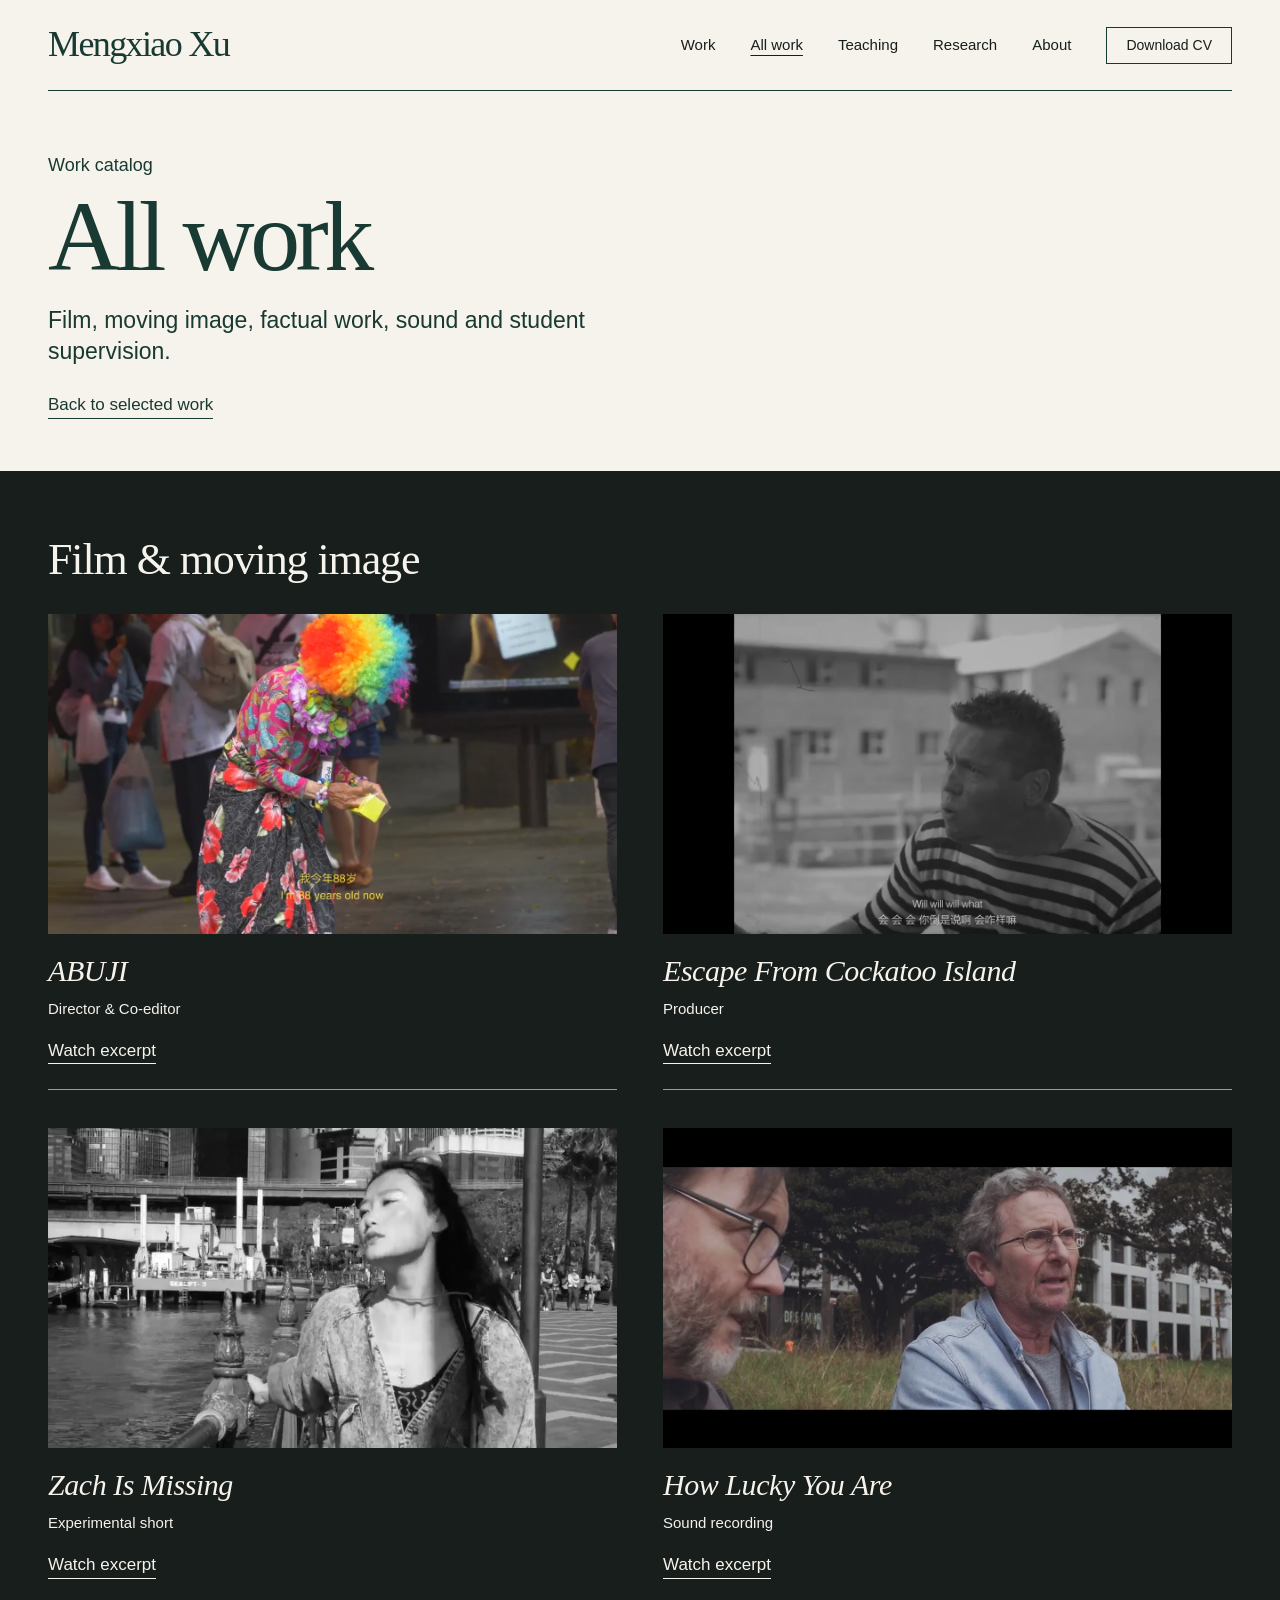
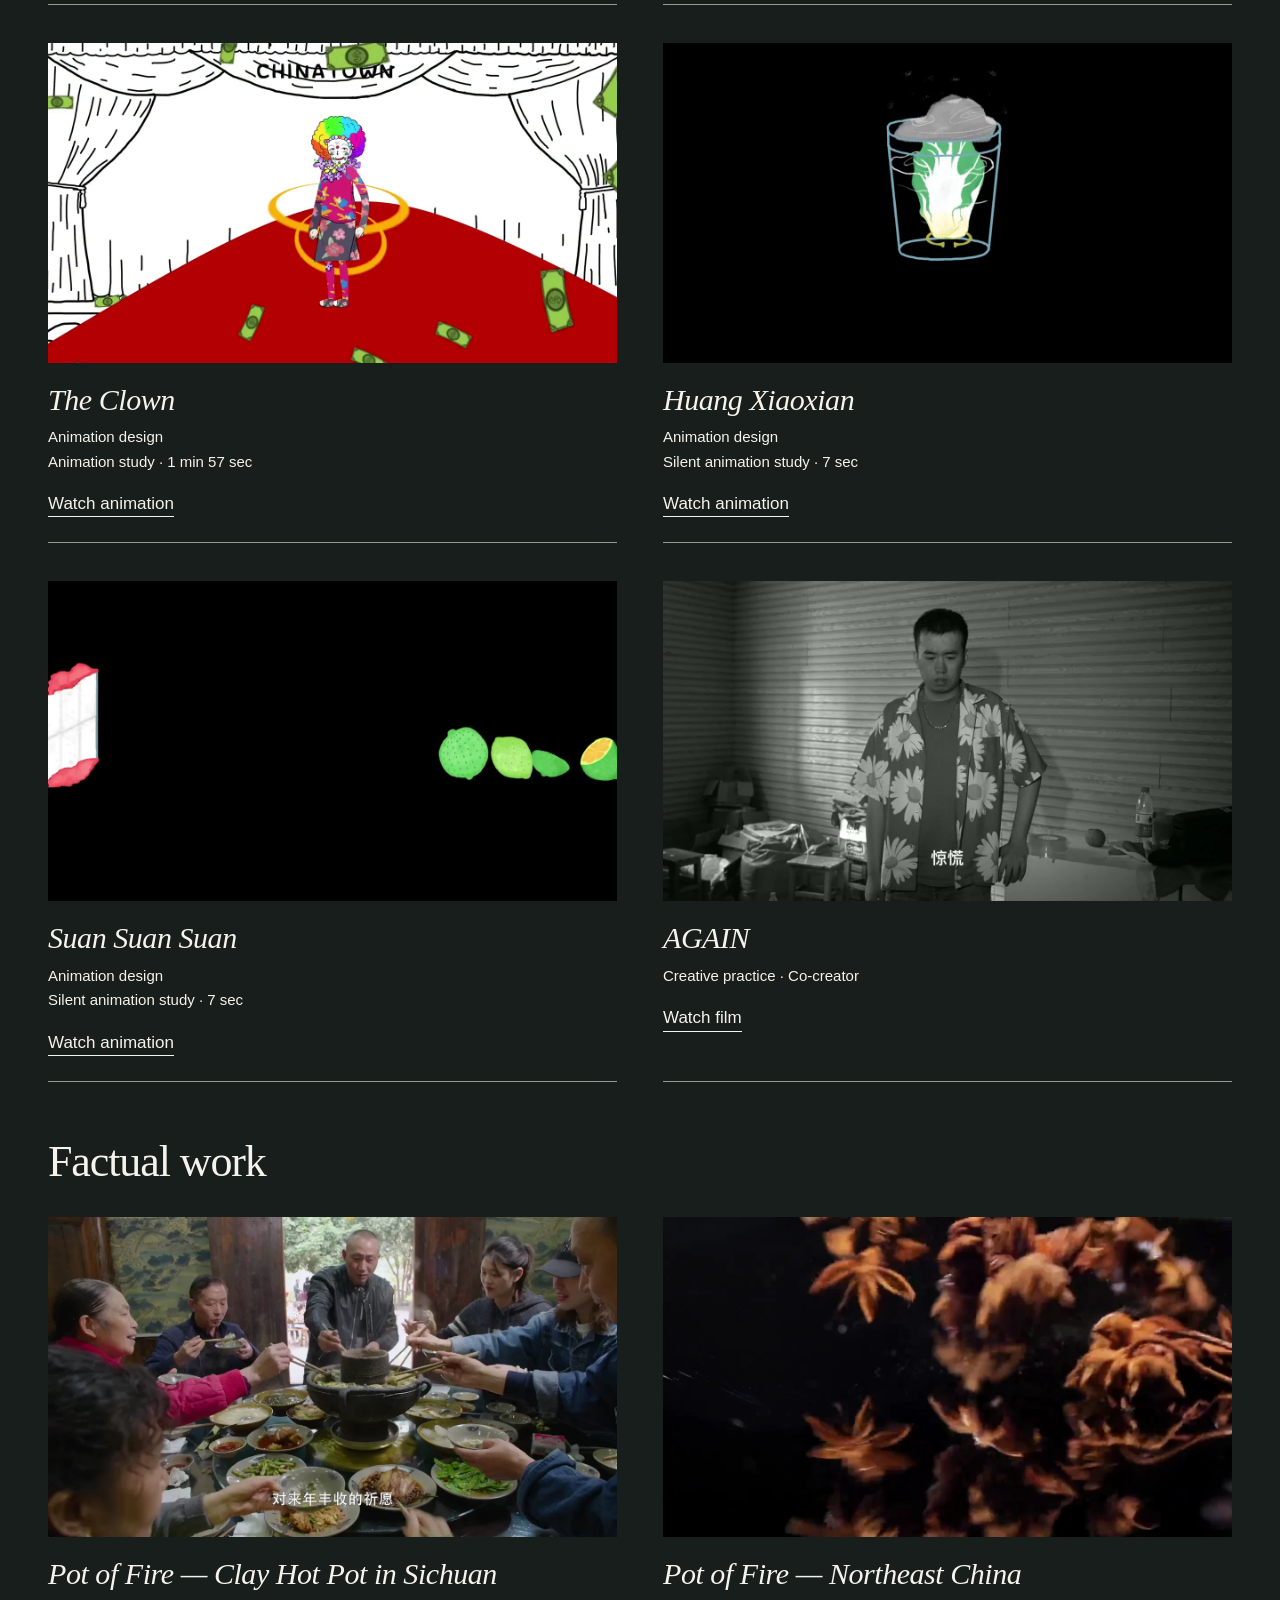
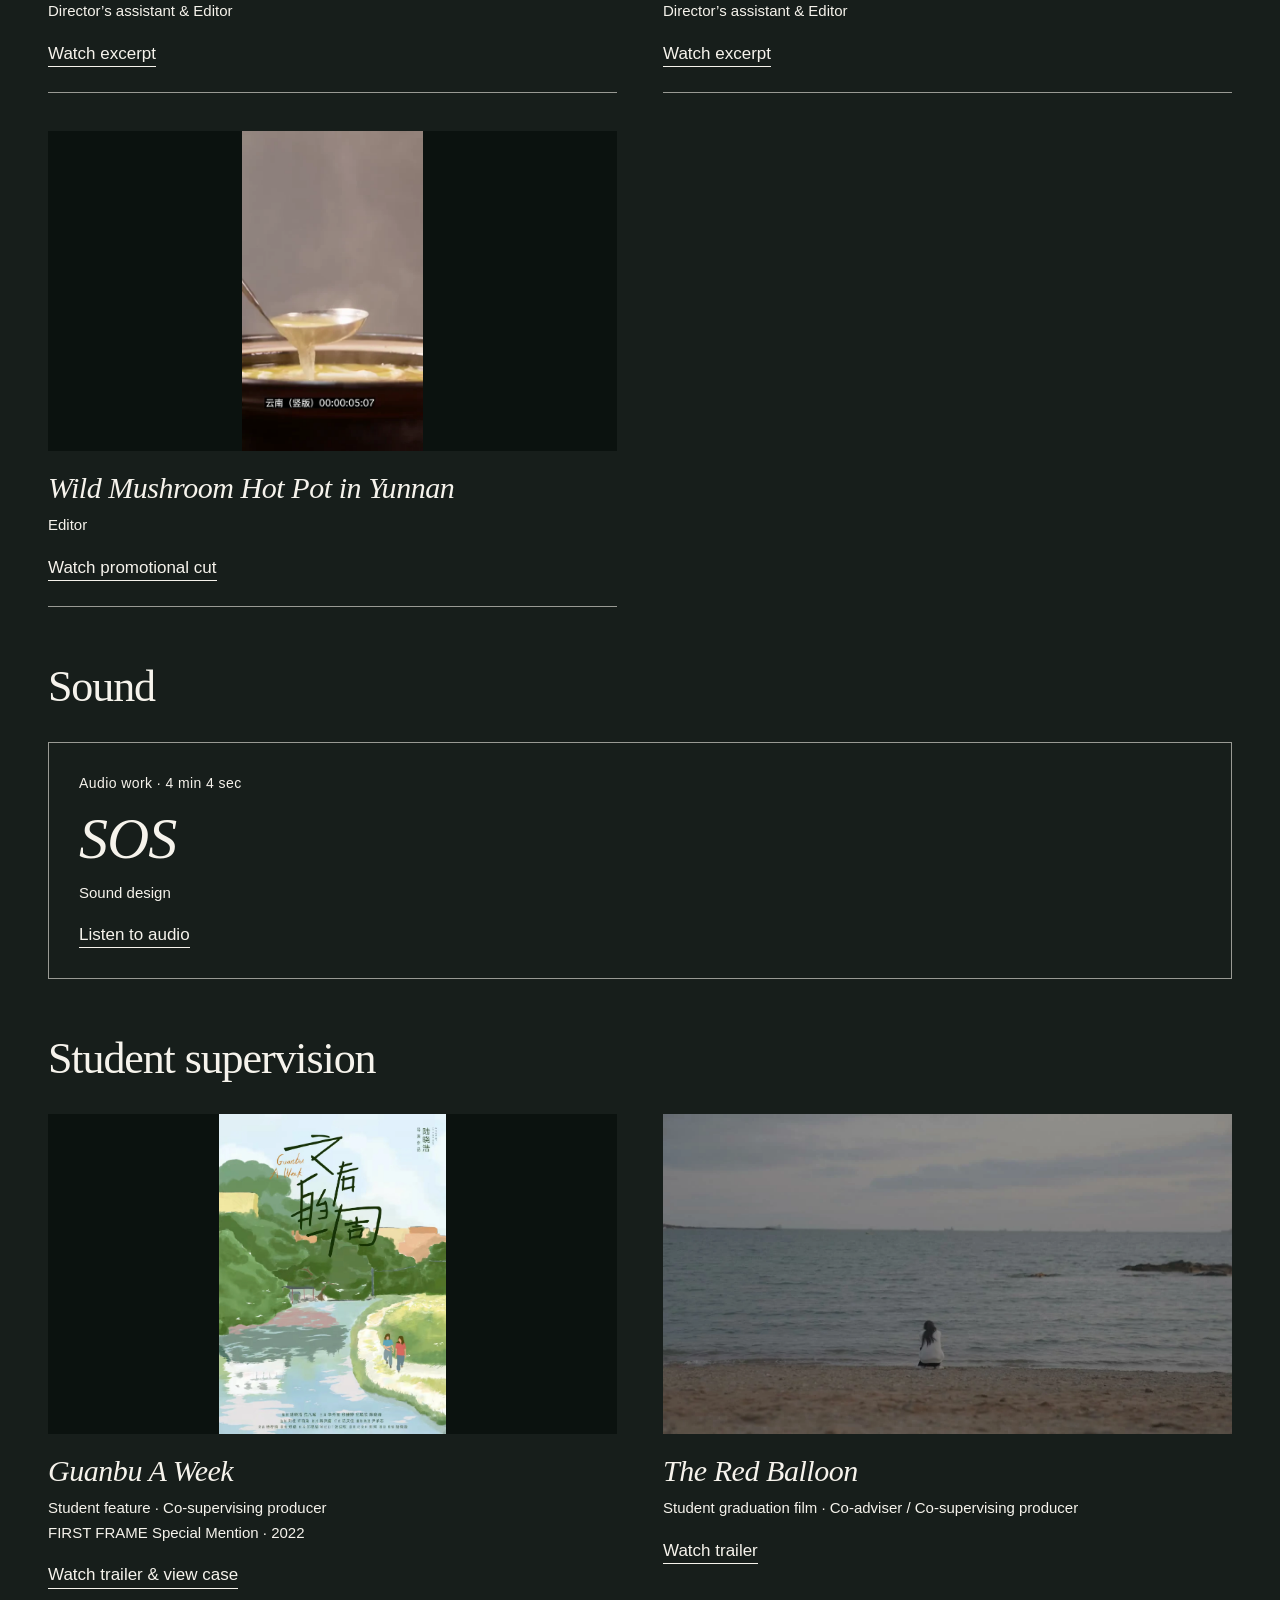
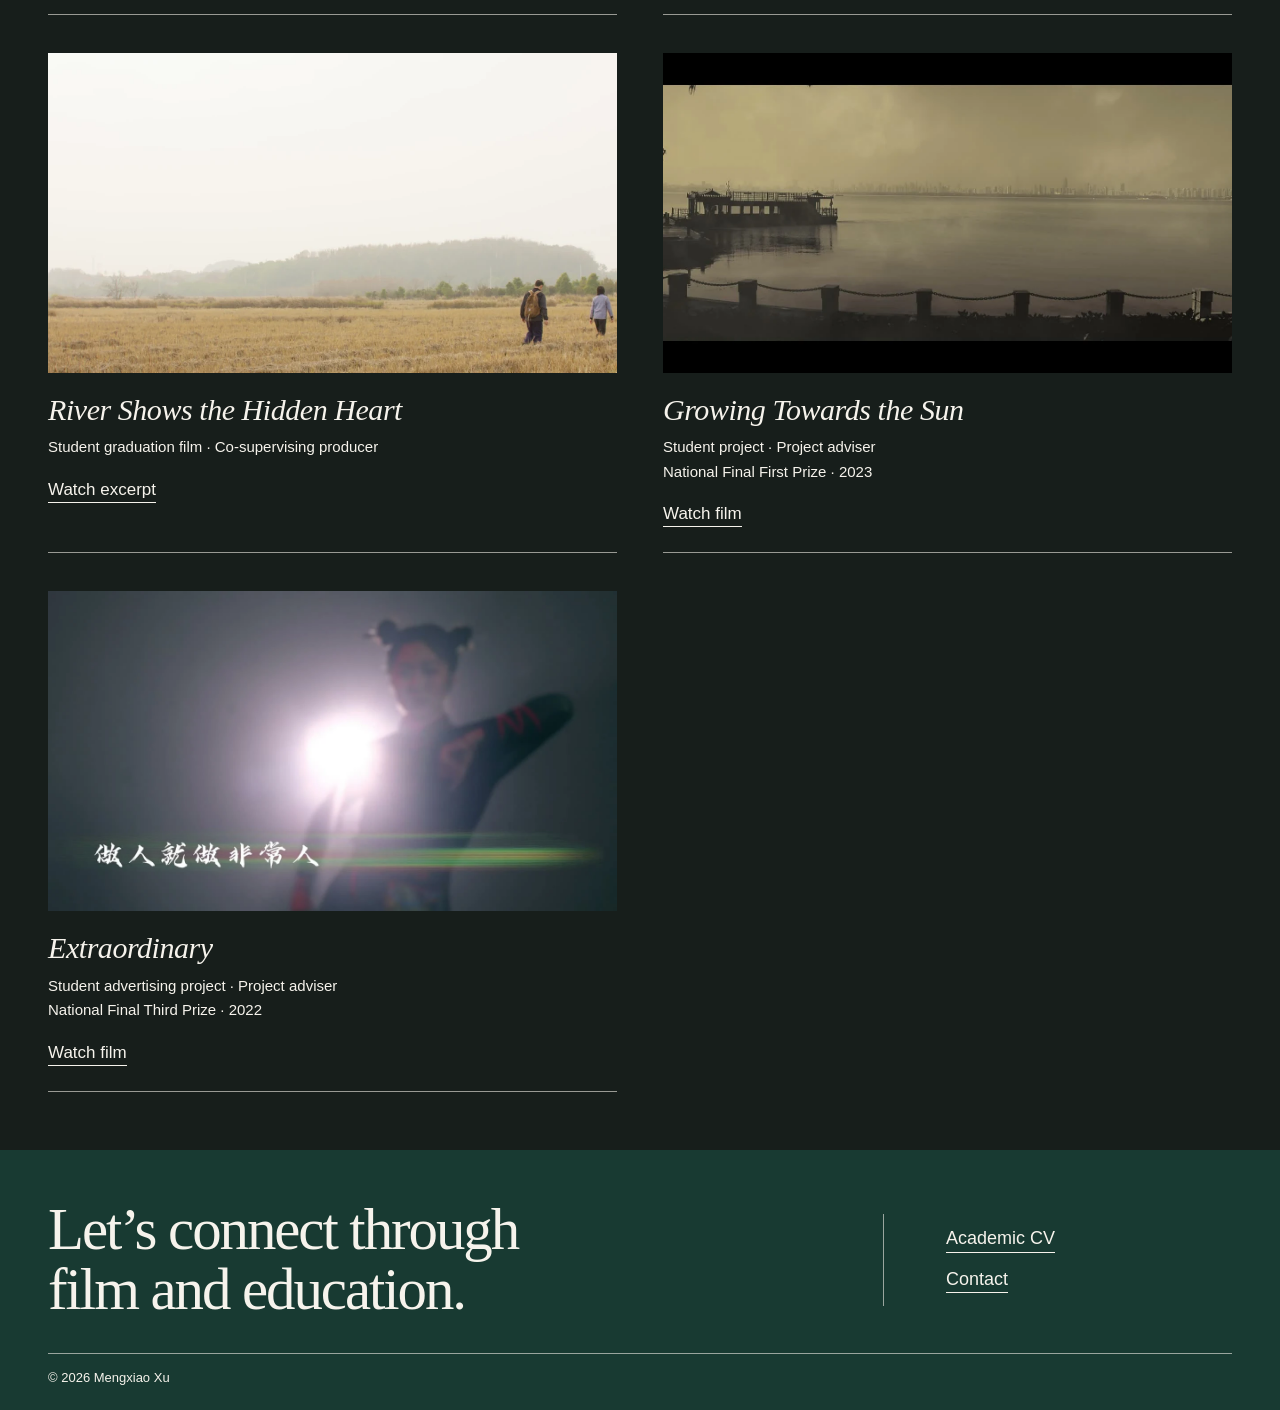
==== works.html @ d066db69 "Feature Pot of Fire and expand the complete work catalog" ====
<!doctype html>
<html lang="en">
  <head>
    <meta charset="utf-8">
    <meta name="viewport" content="width=device-width, initial-scale=1">
    <meta name="description" content="Film, moving image, factual work, sound and student supervision by Mengxiao Xu.">
    <meta name="theme-color" content="#183a32">
    <title>All Work — Mengxiao Xu</title>
    <link rel="stylesheet" href="styles.css">
    <script src="script.js" defer></script>
  </head>
  <body>
    <a class="skip-link" href="#main">Skip to content</a>

    <header class="site-header shell">
      <a class="brand" href="index.html" aria-label="Mengxiao Xu, home">Mengxiao Xu</a>
      <nav aria-label="Main navigation">
        <ul class="nav-list">
          <li><a href="index.html#work">Work</a></li>
          <li><a href="works.html" aria-current="page">All work</a></li>
          <li><a href="index.html#teaching">Teaching</a></li>
          <li><a href="index.html#research">Research</a></li>
          <li><button class="nav-link" type="button" data-dialog="profile-dialog">About</button></li>
          <li><a class="button button-outline nav-cv" href="Mengxiao-Xu-Academic-CV.pdf" download>Download CV</a></li>
        </ul>
      </nav>
    </header>

    <main id="main">
      <section class="catalog-intro shell" aria-labelledby="catalog-title">
        <p class="section-label">Work catalog</p>
        <h1 id="catalog-title">All work</h1>
        <p>Film, moving image, factual work, sound and student supervision.</p>
        <a class="text-link" href="index.html#work">Back to selected work</a>
      </section>
      <div class="work-section catalog-band">
        <section class="catalog-group shell" aria-labelledby="catalog-film-title">
          <h2 id="catalog-film-title">Film &amp; moving image</h2>
          <div class="more-work-grid catalog-grid">
            <article class="work-card catalog-card">
              <button class="image-button film-still" type="button" data-dialog="abuji-dialog" aria-label="Watch excerpt: ABUJI">
                <img src="abuji-still.webp" alt="Still from ABUJI" loading="lazy" width="1280" height="720">
              </button>
              <h3>ABUJI</h3>
              <p class="project-role">Director &amp; Co-editor</p>
              <button class="text-link" type="button" data-dialog="abuji-dialog">Watch excerpt</button>
            </article>
            <article class="work-card catalog-card">
              <button class="image-button film-still" type="button" data-dialog="escape-dialog" aria-label="Watch excerpt: Escape From Cockatoo Island">
                <img src="escape-still.webp" alt="Still from Escape From Cockatoo Island" loading="lazy" width="1280" height="720">
              </button>
              <h3>Escape From Cockatoo Island</h3>
              <p class="project-role">Producer</p>
              <button class="text-link" type="button" data-dialog="escape-dialog">Watch excerpt</button>
            </article>
            <article class="work-card catalog-card">
              <button class="image-button film-still" type="button" data-dialog="zach-dialog" aria-label="Watch excerpt: Zach Is Missing">
                <img src="zach-still.webp" alt="Still from Zach Is Missing" loading="lazy" width="1280" height="720">
              </button>
              <h3>Zach Is Missing</h3>
              <p class="project-role">Experimental short</p>
              <button class="text-link" type="button" data-dialog="zach-dialog">Watch excerpt</button>
            </article>
            <article class="work-card catalog-card">
              <button class="image-button film-still" type="button" data-dialog="how-lucky-dialog" aria-label="Watch excerpt: How Lucky You Are">
                <img src="how-lucky-still.webp" alt="Still from How Lucky You Are" loading="lazy" width="1280" height="720">
              </button>
              <h3>How Lucky You Are</h3>
              <p class="project-role">Sound recording</p>
              <button class="text-link" type="button" data-dialog="how-lucky-dialog">Watch excerpt</button>
            </article>
            <article class="work-card catalog-card">
              <button class="image-button film-still" type="button" data-dialog="the-clown-dialog" aria-label="Watch animation: The Clown">
                <img src="the-clown-still.webp" alt="Still from The Clown" loading="lazy" width="1280" height="720">
              </button>
              <h3>The Clown</h3>
              <p class="project-role">Animation design</p>
              <p class="project-recognition">Animation study · 1 min 57 sec</p>
              <button class="text-link" type="button" data-dialog="the-clown-dialog">Watch animation</button>
            </article>
            <article class="work-card catalog-card">
              <button class="image-button film-still" type="button" data-dialog="huang-xiaoxian-dialog" aria-label="Watch animation: Huang Xiaoxian">
                <img src="huang-xiaoxian-still.webp" alt="Still from Huang Xiaoxian" loading="lazy" width="1280" height="720">
              </button>
              <h3>Huang Xiaoxian</h3>
              <p class="project-role">Animation design</p>
              <p class="project-recognition">Silent animation study · 7 sec</p>
              <button class="text-link" type="button" data-dialog="huang-xiaoxian-dialog">Watch animation</button>
            </article>
            <article class="work-card catalog-card">
              <button class="image-button film-still" type="button" data-dialog="suan-dialog" aria-label="Watch animation: Suan Suan Suan">
                <img src="suan-still.webp" alt="Still from Suan Suan Suan" loading="lazy" width="1280" height="720">
              </button>
              <h3>Suan Suan Suan</h3>
              <p class="project-role">Animation design</p>
              <p class="project-recognition">Silent animation study · 7 sec</p>
              <button class="text-link" type="button" data-dialog="suan-dialog">Watch animation</button>
            </article>
            <article class="work-card catalog-card">
              <button class="image-button film-still" type="button" data-dialog="again-dialog" aria-label="Watch film: AGAIN">
                <img src="again-poster.webp" alt="Black-and-white still from AGAIN" loading="lazy" width="1280" height="720">
              </button>
              <h3>AGAIN</h3>
              <p class="project-role">Creative practice · Co-creator</p>
              <button class="text-link" type="button" data-dialog="again-dialog">Watch film</button>
            </article>
          </div>
        </section>
        <section class="catalog-group shell" aria-labelledby="catalog-factual-title">
          <h2 id="catalog-factual-title">Factual work</h2>
          <div class="more-work-grid catalog-grid">
            <article class="work-card catalog-card">
              <button class="image-button film-still" type="button" data-dialog="hotpot-sichuan-dialog" aria-label="Watch excerpt: Pot of Fire — Clay Hot Pot in Sichuan">
                <img src="hotpot-sichuan-still.webp" alt="Still from Pot of Fire — Clay Hot Pot in Sichuan" loading="lazy" width="1280" height="720">
              </button>
              <h3>Pot of Fire — Clay Hot Pot in Sichuan</h3>
              <p class="project-role">Director’s assistant &amp; Editor</p>
              <button class="text-link" type="button" data-dialog="hotpot-sichuan-dialog">Watch excerpt</button>
            </article>
            <article class="work-card catalog-card">
              <button class="image-button film-still" type="button" data-dialog="hotpot-northeast-dialog" aria-label="Watch excerpt: Pot of Fire — Northeast China">
                <img src="hotpot-northeast-still.webp" alt="Still from Pot of Fire — Northeast China" loading="lazy" width="1280" height="720">
              </button>
              <h3>Pot of Fire — Northeast China</h3>
              <p class="project-role">Director’s assistant &amp; Editor</p>
              <button class="text-link" type="button" data-dialog="hotpot-northeast-dialog">Watch excerpt</button>
            </article>
            <article class="work-card catalog-card">
              <button class="image-button film-still portrait-still" type="button" data-dialog="yunnan-hotpot-dialog" aria-label="Watch promotional cut: Wild Mushroom Hot Pot in Yunnan">
                <img src="yunnan-hotpot-still.webp" alt="Still from Wild Mushroom Hot Pot in Yunnan" loading="lazy" width="1280" height="720">
              </button>
              <h3>Wild Mushroom Hot Pot in Yunnan</h3>
              <p class="project-role">Editor</p>
              <button class="text-link" type="button" data-dialog="yunnan-hotpot-dialog">Watch promotional cut</button>
            </article>
          </div>
        </section>
        <section class="catalog-group shell" aria-labelledby="catalog-sound-title">
          <h2 id="catalog-sound-title">Sound</h2>
          <div class="more-work-grid catalog-grid">
            <article class="work-card catalog-card audio-work-card">
              <p class="audio-label">Audio work · 4 min 4 sec</p>
              <h3>SOS</h3>
              <p class="project-role">Sound design</p>
              <button class="text-link" type="button" data-dialog="sos-dialog">Listen to audio</button>
            </article>
          </div>
        </section>
        <section class="catalog-group shell" aria-labelledby="catalog-supervision-title">
          <h2 id="catalog-supervision-title">Student supervision</h2>
          <div class="more-work-grid catalog-grid">
            <article class="work-card catalog-card">
              <button class="image-button film-still catalog-poster" type="button" data-dialog="guanbu-dialog" aria-label="Watch trailer &amp; view case: Guanbu A Week">
                <img src="guanbu-poster.webp" alt="Original poster for Guanbu A Week" loading="lazy" width="1280" height="720">
              </button>
              <h3>Guanbu A Week</h3>
              <p class="project-role">Student feature · Co-supervising producer</p>
              <p class="project-recognition">FIRST FRAME Special Mention · 2022</p>
              <button class="text-link" type="button" data-dialog="guanbu-dialog">Watch trailer &amp; view case</button>
            </article>
            <article class="work-card catalog-card">
              <button class="image-button film-still" type="button" data-dialog="red-balloon-dialog" aria-label="Watch trailer: The Red Balloon">
                <img src="red-balloon-still.webp" alt="Film still from The Red Balloon" loading="lazy" width="1280" height="720">
              </button>
              <h3>The Red Balloon</h3>
              <p class="project-role">Student graduation film · Co-adviser / Co-supervising producer</p>
              <button class="text-link" type="button" data-dialog="red-balloon-dialog">Watch trailer</button>
            </article>
            <article class="work-card catalog-card">
              <button class="image-button film-still" type="button" data-dialog="river-dialog" aria-label="Watch excerpt: River Shows the Hidden Heart">
                <img src="river-still.webp" alt="Film still from River Shows the Hidden Heart" loading="lazy" width="1280" height="720">
              </button>
              <h3>River Shows the Hidden Heart</h3>
              <p class="project-role">Student graduation film · Co-supervising producer</p>
              <button class="text-link" type="button" data-dialog="river-dialog">Watch excerpt</button>
            </article>
            <article class="work-card catalog-card">
              <button class="image-button film-still" type="button" data-dialog="growing-sun-dialog" aria-label="Watch film: Growing Towards the Sun">
                <img src="growing-sun-still.webp" alt="Film still from Growing Towards the Sun" loading="lazy" width="1280" height="720">
              </button>
              <h3>Growing Towards the Sun</h3>
              <p class="project-role">Student project · Project adviser</p>
              <p class="project-recognition">National Final First Prize · 2023</p>
              <button class="text-link" type="button" data-dialog="growing-sun-dialog">Watch film</button>
            </article>
            <article class="work-card catalog-card">
              <button class="image-button film-still" type="button" data-dialog="extraordinary-dialog" aria-label="Watch film: Extraordinary">
                <img src="extraordinary-still.webp" alt="Film still from Extraordinary" loading="lazy" width="1280" height="720">
              </button>
              <h3>Extraordinary</h3>
              <p class="project-role">Student advertising project · Project adviser</p>
              <p class="project-recognition">National Final Third Prize · 2022</p>
              <button class="text-link" type="button" data-dialog="extraordinary-dialog">Watch film</button>
            </article>
          </div>
        </section>
      </div>
    </main>

    <footer class="site-footer">
      <div class="shell">
        <div class="footer-main">
          <h2>Let’s connect through<br>film and education.</h2>
          <div class="footer-links">
            <a class="text-link" href="Mengxiao-Xu-Academic-CV.pdf" download>Academic CV</a>
            <button class="text-link" type="button" data-dialog="contact-dialog">Contact</button>
          </div>
        </div>
        <p class="copyright">© <span id="copyright-year">2026</span> Mengxiao Xu</p>
      </div>
    </footer>

    <dialog class="modal" id="profile-dialog" aria-labelledby="profile-title">
      <div class="modal-header">
        <p class="section-label">Academic profile</p>
        <button class="close-button" type="button" data-close autofocus>Close <span aria-hidden="true">×</span></button>
      </div>
      <div class="modal-content">
        <h2 id="profile-title">Mengxiao Xu</h2>
        <p class="modal-lead">Filmmaker, educator and researcher.</p>
        <p>My work connects documentary practice, visual storytelling and media research. I am interested in the ways films tell lived experiences, and how cultural contexts shape what we see on screen.</p>
        <h3>Teaching &amp; practice</h3>
        <p>I taught in the Film and Television Cinematography and Production programme at Hubei Business College from 2020 to 2025, and was appointed Lecturer in 2023. My teaching brings story development, production practice and critical reflection into conversation.</p>
        <p>Alongside university teaching, dogmama lab has provided a setting for small-group filmmaking mentorship, with attention to student authorship and feedback throughout the creative process.</p>
        <h3>Education</h3>
        <dl class="education-list">
          <div><dt>2022–present</dt><dd><strong>Doctoral research in Communication</strong><span>Universiti Sains Malaysia</span><span class="status-note">Degree award pending</span></dd></div>
          <div><dt>2017–2019</dt><dd><strong>Master of Moving Image</strong><span>The University of Sydney</span></dd></div>
          <div><dt>2010–2014</dt><dd><strong>BA in Directing</strong><span>Sichuan Normal University</span></dd></div>
        </dl>
        <a class="button button-primary" href="Mengxiao-Xu-Academic-CV.pdf" download>Download academic CV</a>
      </div>
    </dialog>

    <dialog class="modal modal-wide" id="abuji-dialog" aria-labelledby="abuji-title">
      <div class="modal-header">
        <p class="section-label">Film &amp; moving image</p>
        <button class="close-button" type="button" data-close autofocus>Close <span aria-hidden="true">×</span></button>
      </div>
      <div class="modal-content">
        <h2 class="film-title" id="abuji-title">ABUJI</h2>
        <p class="modal-lead">Director &amp; Co-editor</p>
        <video class="project-video" controls playsinline preload="none" poster="abuji-still.webp" aria-label="ABUJI selected excerpt">
          <source src="abuji-excerpt.mp4" type="video/mp4">
          Your browser does not support embedded video. <a href="abuji-excerpt.mp4">Open ABUJI selected excerpt</a>.
        </video>
        <p class="video-caption">Selected excerpt</p>
        <div class="project-credit">
          <h3>Credit</h3>
          <p>Mengxiao Xu — director and co-editor with Zheng Li. Additional credits: graphics and sound.</p>
        </div>
      </div>
    </dialog>

    <dialog class="modal modal-wide" id="escape-dialog" aria-labelledby="escape-title">
      <div class="modal-header">
        <p class="section-label">Film &amp; moving image</p>
        <button class="close-button" type="button" data-close autofocus>Close <span aria-hidden="true">×</span></button>
      </div>
      <div class="modal-content">
        <h2 class="film-title" id="escape-title">Escape From Cockatoo Island</h2>
        <p class="modal-lead">Producer</p>
        <video class="project-video" controls playsinline preload="none" poster="escape-still.webp" aria-label="Escape From Cockatoo Island selected excerpt">
          <source src="escape-excerpt.mp4" type="video/mp4">
          Your browser does not support embedded video. <a href="escape-excerpt.mp4">Open Escape From Cockatoo Island selected excerpt</a>.
        </video>
        <p class="video-caption">Selected excerpt</p>
        <div class="project-credit">
          <h3>Credit</h3>
          <p>Mengxiao Xu — Producer.</p>
        </div>
      </div>
    </dialog>

    <dialog class="modal modal-wide" id="zach-dialog" aria-labelledby="zach-title">
      <div class="modal-header">
        <p class="section-label">Film &amp; moving image</p>
        <button class="close-button" type="button" data-close autofocus>Close <span aria-hidden="true">×</span></button>
      </div>
      <div class="modal-content">
        <h2 class="film-title" id="zach-title">Zach Is Missing</h2>
        <p class="modal-lead">Experimental short</p>
        <video class="project-video" controls playsinline preload="none" poster="zach-still.webp" aria-label="Zach Is Missing selected excerpt">
          <source src="zach-excerpt.mp4" type="video/mp4">
          Your browser does not support embedded video. <a href="zach-excerpt.mp4">Open Zach Is Missing selected excerpt</a>.
        </video>
        <p class="video-caption">Selected excerpt</p>
      </div>
    </dialog>

    <dialog class="modal modal-wide" id="how-lucky-dialog" aria-labelledby="how-lucky-title">
      <div class="modal-header">
        <p class="section-label">Film &amp; moving image</p>
        <button class="close-button" type="button" data-close autofocus>Close <span aria-hidden="true">×</span></button>
      </div>
      <div class="modal-content">
        <h2 class="film-title" id="how-lucky-title">How Lucky You Are</h2>
        <p class="modal-lead">Sound recording</p>
        <video class="project-video" controls playsinline preload="none" poster="how-lucky-still.webp" aria-label="How Lucky You Are selected excerpt">
          <source src="how-lucky-excerpt.mp4" type="video/mp4">
          Your browser does not support embedded video. <a href="how-lucky-excerpt.mp4">Open How Lucky You Are selected excerpt</a>.
        </video>
        <p class="video-caption">Selected excerpt</p>
        <div class="project-credit">
          <h3>Credit</h3>
          <p>Mengxiao Xu — Sound recording.</p>
        </div>
      </div>
    </dialog>

    <dialog class="modal modal-wide" id="the-clown-dialog" aria-labelledby="the-clown-title">
      <div class="modal-header">
        <p class="section-label">Film &amp; moving image</p>
        <button class="close-button" type="button" data-close autofocus>Close <span aria-hidden="true">×</span></button>
      </div>
      <div class="modal-content">
        <h2 class="film-title" id="the-clown-title">The Clown</h2>
        <p class="modal-lead">Animation design</p>
        <video class="project-video" controls playsinline preload="none" poster="the-clown-still.webp" aria-label="The Clown animation study">
          <source src="the-clown-excerpt.mp4" type="video/mp4">
          Your browser does not support embedded video. <a href="the-clown-excerpt.mp4">Open The Clown animation study</a>.
        </video>
        <p class="video-caption">Animation study · 1 min 57 sec</p>
        <div class="project-credit">
          <h3>Credit</h3>
          <p>Mengxiao Xu — Animation design.</p>
        </div>
      </div>
    </dialog>

    <dialog class="modal modal-wide" id="huang-xiaoxian-dialog" aria-labelledby="huang-xiaoxian-title">
      <div class="modal-header">
        <p class="section-label">Film &amp; moving image</p>
        <button class="close-button" type="button" data-close autofocus>Close <span aria-hidden="true">×</span></button>
      </div>
      <div class="modal-content">
        <h2 class="film-title" id="huang-xiaoxian-title">Huang Xiaoxian</h2>
        <p class="modal-lead">Animation design</p>
        <video class="project-video" controls playsinline preload="none" poster="huang-xiaoxian-still.webp" aria-label="Huang Xiaoxian silent animation study">
          <source src="huang-xiaoxian-excerpt.mp4" type="video/mp4">
          Your browser does not support embedded video. <a href="huang-xiaoxian-excerpt.mp4">Open Huang Xiaoxian silent animation study</a>.
        </video>
        <p class="video-caption">Silent animation study · 7 sec</p>
        <p class="title-note">Working romanized title.</p>
        <div class="project-credit">
          <h3>Credit</h3>
          <p>Mengxiao Xu — Animation design.</p>
        </div>
      </div>
    </dialog>

    <dialog class="modal modal-wide" id="suan-dialog" aria-labelledby="suan-title">
      <div class="modal-header">
        <p class="section-label">Film &amp; moving image</p>
        <button class="close-button" type="button" data-close autofocus>Close <span aria-hidden="true">×</span></button>
      </div>
      <div class="modal-content">
        <h2 class="film-title" id="suan-title">Suan Suan Suan</h2>
        <p class="modal-lead">Animation design</p>
        <video class="project-video" controls playsinline preload="none" poster="suan-still.webp" aria-label="Suan Suan Suan silent animation study">
          <source src="suan-excerpt.mp4" type="video/mp4">
          Your browser does not support embedded video. <a href="suan-excerpt.mp4">Open Suan Suan Suan silent animation study</a>.
        </video>
        <p class="video-caption">Silent animation study · 7 sec</p>
        <p class="title-note">Working romanized title.</p>
        <div class="project-credit">
          <h3>Credit</h3>
          <p>Mengxiao Xu — Animation design.</p>
        </div>
      </div>
    </dialog>

    <dialog class="modal modal-wide" id="hotpot-sichuan-dialog" aria-labelledby="hotpot-sichuan-title">
      <div class="modal-header">
        <p class="section-label">Factual work</p>
        <button class="close-button" type="button" data-close autofocus>Close <span aria-hidden="true">×</span></button>
      </div>
      <div class="modal-content">
        <h2 class="film-title" id="hotpot-sichuan-title">Pot of Fire — Clay Hot Pot in Sichuan</h2>
        <p class="modal-lead">Director’s assistant &amp; Editor</p>
        <video class="project-video" controls playsinline preload="none" poster="hotpot-sichuan-still.webp" aria-label="Pot of Fire — Clay Hot Pot in Sichuan selected excerpt">
          <source src="hotpot-sichuan-excerpt.mp4" type="video/mp4">
          Your browser does not support embedded video. <a href="hotpot-sichuan-excerpt.mp4">Open Pot of Fire — Clay Hot Pot in Sichuan selected excerpt</a>.
        </video>
        <p class="video-caption">Selected excerpt</p>
        <p class="title-note">Gaoxian, Sichuan.</p>
        <div class="project-credit">
          <h3>Credit</h3>
          <p>Mengxiao Xu — Director’s assistant &amp; Editor.</p>
        </div>
        <p><a class="text-link" href="https://wetv.vip/en/play/9w0o6sdl7dj69s8" target="_blank" rel="noopener noreferrer">Pot of Fire · Official series page</a></p>
      </div>
    </dialog>

    <dialog class="modal modal-wide" id="hotpot-northeast-dialog" aria-labelledby="hotpot-northeast-title">
      <div class="modal-header">
        <p class="section-label">Factual work</p>
        <button class="close-button" type="button" data-close autofocus>Close <span aria-hidden="true">×</span></button>
      </div>
      <div class="modal-content">
        <h2 class="film-title" id="hotpot-northeast-title">Pot of Fire — Northeast China</h2>
        <p class="modal-lead">Director’s assistant &amp; Editor</p>
        <video class="project-video" controls playsinline preload="none" poster="hotpot-northeast-still.webp" aria-label="Pot of Fire — Northeast China selected excerpt">
          <source src="hotpot-northeast-excerpt.mp4" type="video/mp4">
          Your browser does not support embedded video. <a href="hotpot-northeast-excerpt.mp4">Open Pot of Fire — Northeast China selected excerpt</a>.
        </video>
        <p class="video-caption">Selected excerpt</p>
        <div class="project-credit">
          <h3>Credit</h3>
          <p>Mengxiao Xu — Director’s assistant &amp; Editor.</p>
        </div>
        <p><a class="text-link" href="https://wetv.vip/en/play/9w0o6sdl7dj69s8" target="_blank" rel="noopener noreferrer">Pot of Fire · Official series page</a></p>
      </div>
    </dialog>

    <dialog class="modal modal-wide" id="yunnan-hotpot-dialog" aria-labelledby="yunnan-hotpot-title">
      <div class="modal-header">
        <p class="section-label">Factual work</p>
        <button class="close-button" type="button" data-close autofocus>Close <span aria-hidden="true">×</span></button>
      </div>
      <div class="modal-content">
        <h2 class="film-title" id="yunnan-hotpot-title">Wild Mushroom Hot Pot in Yunnan</h2>
        <p class="modal-lead">Editor</p>
        <video class="project-video project-video-portrait" controls playsinline preload="none" poster="yunnan-hotpot-still.webp" aria-label="Wild Mushroom Hot Pot in Yunnan promotional cut">
          <source src="yunnan-hotpot.mp4" type="video/mp4">
          Your browser does not support embedded video. <a href="yunnan-hotpot.mp4">Open Wild Mushroom Hot Pot in Yunnan promotional cut</a>.
        </video>
        <p class="video-caption">Promotional cut · 15 sec · Vertical format</p>
        <div class="project-credit">
          <h3>Credit</h3>
          <p>Mengxiao Xu — Editor.</p>
        </div>
      </div>
    </dialog>

    <dialog class="modal modal-wide" id="sos-dialog" aria-labelledby="sos-title">
      <div class="modal-header">
        <p class="section-label">Sound</p>
        <button class="close-button" type="button" data-close autofocus>Close <span aria-hidden="true">×</span></button>
      </div>
      <div class="modal-content">
        <h2 class="film-title" id="sos-title">SOS</h2>
        <p class="modal-lead">Sound design</p>
        <audio class="project-audio" controls preload="none" aria-label="SOS audio work">
          <source src="sos-audio.mp3" type="audio/mpeg">
          Your browser does not support embedded audio. <a href="sos-audio.mp3">Open the SOS audio work</a>.
        </audio>
        <p class="video-caption">Audio work · 4 min 4 sec</p>
        <div class="project-credit">
          <h3>Credit</h3>
          <p>Mengxiao Xu — Sound design.</p>
        </div>
      </div>
    </dialog>

    <dialog class="modal modal-wide" id="again-dialog" aria-labelledby="again-title">
      <div class="modal-header">
        <p class="section-label">Creative practice</p>
        <button class="close-button" type="button" data-close autofocus>Close <span aria-hidden="true">×</span></button>
      </div>
      <div class="modal-content">
        <h2 class="film-title" id="again-title">AGAIN</h2>
        <p class="modal-lead">Mengxiao Xu · Co-creator</p>
        <video class="project-video" controls playsinline preload="none" poster="again-poster.webp" aria-label="AGAIN, a collaborative film">
          <source src="again-720p.mp4" type="video/mp4">
          Your browser does not support embedded video. <a href="again-720p.mp4">Open the AGAIN film</a>.
        </video>
        <p>A collaborative moving-image work, presented here as part of my creative practice.</p>
        <div class="project-credit">
          <h3>Credit</h3>
          <p>Mengxiao Xu — co-creator of the collaborative video work <em>AGAIN</em>.</p>
        </div>
        <div class="project-credit">
          <h3>Recognition</h3>
          <p>Second Prize, National Final, Faculty Category<br>Milan Design Week China Design Exhibition · 2023</p>
        </div>
      </div>
    </dialog>

    <dialog class="modal modal-wide" id="guanbu-dialog" aria-labelledby="guanbu-title">
      <div class="modal-header">
        <p class="section-label">Student production &amp; supervision</p>
        <button class="close-button" type="button" data-close autofocus>Close <span aria-hidden="true">×</span></button>
      </div>
      <div class="modal-content">
        <h2 class="film-title" id="guanbu-title">Guanbu A Week</h2>
        <p class="modal-lead">Student feature · Co-supervising producer</p>
        <video class="project-video" controls playsinline preload="none" poster="guanbu-poster.webp" aria-label="Guanbu A Week trailer">
          <source src="guanbu-trailer.mp4" type="video/mp4">
          Your browser does not support embedded video. <a href="guanbu-trailer.mp4">Open the Guanbu A Week trailer</a>.
        </video>
        <p class="video-caption">Trailer · 1 min 52 sec</p>
        <div class="supervision-grid">
          <img class="dialog-poster" src="guanbu-poster.webp" alt="Complete original poster for Guanbu A Week" loading="lazy" width="1279" height="1810">
          <div>
            <p><em>Guanbu A Week</em> (《之后的一周》) is a student-produced feature film. The film received a FIRST FRAME Special Mention at the 16th FIRST Film Festival in 2022.</p>
            <h3>My contribution</h3>
            <p>As a co-supervising producer, I supported the student team across script development, filming and post-production. The production and its creative authorship belonged to the students.</p>
            <h3>Mentorship across the process</h3>
            <ul class="prose-list">
              <li>Script development and story discussion</li>
              <li>Support during filming and production</li>
              <li>Feedback through editing and post-production</li>
            </ul>
            <p class="recognition-note">FIRST FRAME Special Mention · 2022<br><span>Recognition of the student film and its team.</span></p>
          </div>
        </div>
      </div>
    </dialog>

    <dialog class="modal modal-wide" id="red-balloon-dialog" aria-labelledby="red-balloon-title">
      <div class="modal-header">
        <p class="section-label">Student production &amp; supervision</p>
        <button class="close-button" type="button" data-close autofocus>Close <span aria-hidden="true">×</span></button>
      </div>
      <div class="modal-content">
        <h2 class="film-title" id="red-balloon-title">The Red Balloon</h2>
        <p class="modal-lead">Student graduation film · Co-adviser / Co-supervising producer</p>
        <video class="project-video" controls playsinline preload="none" poster="red-balloon-still.webp" aria-label="The Red Balloon trailer">
          <source src="red-balloon-trailer.mp4" type="video/mp4">
          Your browser does not support embedded video. <a href="red-balloon-trailer.mp4">Open The Red Balloon trailer</a>.
        </video>
        <p class="video-caption">Trailer</p>
        <div class="project-credit">
          <h3>Supervision credit</h3>
          <p>Mengxiao Xu — co-adviser and co-supervising producer of the student graduation film <em>The Red Balloon</em> (《小半》).</p>
        </div>
      </div>
    </dialog>

    <dialog class="modal modal-wide" id="river-dialog" aria-labelledby="river-title">
      <div class="modal-header">
        <p class="section-label">Student production &amp; supervision</p>
        <button class="close-button" type="button" data-close autofocus>Close <span aria-hidden="true">×</span></button>
      </div>
      <div class="modal-content">
        <h2 class="film-title" id="river-title">River Shows the Hidden Heart</h2>
        <p class="modal-lead">Student graduation film · Co-supervising producer</p>
        <video class="project-video" controls playsinline preload="none" poster="river-still.webp" aria-label="River Shows the Hidden Heart selected excerpt">
          <source src="river-excerpt.mp4" type="video/mp4">
          Your browser does not support embedded video. <a href="river-excerpt.mp4">Open the River Shows the Hidden Heart excerpt</a>.
        </video>
        <p class="video-caption">Selected excerpt · 90 sec</p>
        <div class="project-credit">
          <h3>Supervision credit</h3>
          <p>Mengxiao Xu — co-supervising producer of the student graduation film <em>River Shows the Hidden Heart</em> (《绰绰水影》).</p>
        </div>
      </div>
    </dialog>

    <dialog class="modal modal-wide" id="growing-sun-dialog" aria-labelledby="growing-sun-title">
      <div class="modal-header">
        <p class="section-label">Student project &amp; supervision</p>
        <button class="close-button" type="button" data-close autofocus>Close <span aria-hidden="true">×</span></button>
      </div>
      <div class="modal-content">
        <h2 class="film-title" id="growing-sun-title">Growing Towards the Sun</h2>
        <p class="modal-lead">Student project · Project adviser</p>
        <video class="project-video" controls playsinline preload="none" poster="growing-sun-still.webp" aria-label="Growing Towards the Sun student film">
          <source src="growing-sun.mp4" type="video/mp4">
          Your browser does not support embedded video. <a href="growing-sun.mp4">Open the Growing Towards the Sun film</a>.
        </video>
        <p class="video-caption">Student film</p>
        <div class="project-credit">
          <h3>Supervision credit</h3>
          <p>Mengxiao Xu — project adviser for <em>Growing Towards the Sun</em> (《向阳生长》).</p>
        </div>
        <div class="project-credit">
          <h3>Recognition</h3>
          <p>First Prize, National Final<br>Milan Design Week China Design Exhibition · 2023</p>
        </div>
      </div>
    </dialog>

    <dialog class="modal modal-wide" id="extraordinary-dialog" aria-labelledby="extraordinary-title">
      <div class="modal-header">
        <p class="section-label">Student project &amp; supervision</p>
        <button class="close-button" type="button" data-close autofocus>Close <span aria-hidden="true">×</span></button>
      </div>
      <div class="modal-content">
        <h2 class="film-title" id="extraordinary-title">Extraordinary</h2>
        <p class="modal-lead">Student advertising project · Project adviser</p>
        <video class="project-video" controls playsinline preload="none" poster="extraordinary-still.webp" aria-label="Extraordinary student advertising film">
          <source src="extraordinary.mp4" type="video/mp4">
          Your browser does not support embedded video. <a href="extraordinary.mp4">Open the Extraordinary film</a>.
        </video>
        <p class="video-caption">Student advertising film</p>
        <div class="project-credit">
          <h3>Supervision credit</h3>
          <p>Mengxiao Xu — project adviser for <em>Extraordinary</em> (《非常人》).</p>
        </div>
        <div class="project-credit">
          <h3>Recognition</h3>
          <p>Third Prize, National Final<br>14th National Advertising Art Design Competition for College Students · 2022</p>
        </div>
      </div>
    </dialog>

    <dialog class="modal modal-contact" id="contact-dialog" aria-labelledby="contact-title">
      <div class="modal-header">
        <p class="section-label">Contact</p>
        <button class="close-button" type="button" data-close autofocus>Close <span aria-hidden="true">×</span></button>
      </div>
      <div class="modal-content">
        <h2 id="contact-title">Let’s connect.</h2>
        <p class="modal-lead">Through film, teaching and research.</p>
        <a class="text-link contact-profile" href="mailto:mengxiaoxu0208@gmail.com">mengxiaoxu0208@gmail.com</a>
        <p class="contact-cv"><a class="text-link" href="https://github.com/mengxiaoxu0208-michelle" target="_blank" rel="noopener noreferrer">GitHub profile <span aria-hidden="true">↗</span></a></p>
        <p class="contact-cv"><a class="text-link" href="Mengxiao-Xu-Academic-CV.pdf" download>Download academic CV</a></p>
      </div>
    </dialog>
  </body>
</html>
---- styles.css ----
:root {
  color-scheme: light;
  --paper: #f6f3ec;
  --green: #183a32;
  --ink: #171e1b;
  --muted: #535c55;
  --line: rgba(24, 58, 50, .55);
  --light-line: rgba(246, 243, 236, .58);
  --serif: Baskerville, "Baskerville Old Face", "Times New Roman", serif;
  --sans: -apple-system, BlinkMacSystemFont, "Segoe UI", Arial, sans-serif;
}

* { box-sizing: border-box; }
html { scroll-behavior: smooth; scroll-padding-top: 24px; }
body { margin: 0; background: var(--paper); color: var(--ink); font-family: var(--sans); font-size: 17px; line-height: 1.45; }
body.modal-open { overflow: hidden; }
button, a { -webkit-tap-highlight-color: transparent; }
button, input, textarea { font: inherit; }
button { cursor: pointer; }
button, a { touch-action: manipulation; }
a { color: inherit; }
button { color: inherit; }
img { display: block; max-width: 100%; height: auto; }
h1, h2, h3, p, figure, dl { margin: 0; }
h1, h2, h3 { font-weight: 400; }
h1, h2, .brand, .film-title { font-family: var(--serif); }
button { background: none; }
button:focus-visible, a:focus-visible, video:focus-visible, audio:focus-visible { outline: 3px solid #a57c43; outline-offset: 5px; }
::selection { background: #d8dfd0; color: var(--green); }
.shell { width: min(1240px, calc(100% - 96px)); margin-inline: auto; }
.skip-link { position: fixed; top: 10px; left: 10px; z-index: 10; padding: 12px 20px; background: var(--green); color: var(--paper); transform: translateY(-150%); }
.skip-link:focus { transform: translateY(0); }

.site-header { display: flex; align-items: center; justify-content: space-between; min-height: 91px; gap: 20px; border-bottom: 1px solid var(--green); }
.brand { color: var(--green); text-decoration: none; font-size: 36px; line-height: 1.1; letter-spacing: -.045em; white-space: nowrap; }
.nav-list { list-style: none; display: flex; align-items: center; justify-content: flex-end; gap: 35px; margin: 0; padding: 0; font-size: 15px; }
.nav-list a:not(.button), .nav-link { text-decoration: none; padding: 9px 0; }
.nav-link { border: 0; }
.nav-list a:not(.button):hover, .nav-link:hover { text-decoration: underline; text-underline-offset: 5px; }
.button { display: inline-flex; align-items: center; justify-content: center; min-height: 48px; padding: 11px 25px; border: 1px solid var(--green); text-decoration: none; line-height: 1.2; transition: background-color .18s, color .18s; }
.button-primary { background: var(--green); color: var(--paper); }
.button-primary:hover { background: #254c40; }
.button-outline:hover { color: var(--paper); background: var(--green); }
.nav-cv { min-height: 37px; padding: 8px 19px; font-size: 14px; }
.text-link { display: inline; width: fit-content; padding: 0 0 2px; border: 0; border-bottom: 1px solid currentColor; color: inherit; text-decoration: none; font-size: inherit; line-height: 1.25; transition: opacity .18s; }
.text-link:hover { opacity: .7; }

.hero { display: grid; grid-template-columns: 1.12fr .88fr; gap: 25px; min-height: 650px; color: var(--green); }
.hero-copy { min-width: 0; display: flex; flex-direction: column; justify-content: space-between; padding-block: 102px 70px; }
.hero h1 { font-size: clamp(70px, 7.8vw, 112px); line-height: .98; letter-spacing: -.055em; white-space: nowrap; margin: 0 0 25px -4px; }
.hero-roles { font-family: var(--serif); font-size: clamp(27px, 2.8vw, 37px); line-height: 1.13; letter-spacing: -.025em; margin-bottom: 27px; }
.hero-description { max-width: 530px; color: #202426; font-size: 22px; line-height: 1.35; }
.hero-actions { display: flex; flex-wrap: wrap; align-items: center; gap: 32px; margin-top: 42px; }
.hero-context { display: grid; grid-template-columns: 1.12fr 1fr; margin-top: 68px; padding-top: 28px; border-top: 1px solid var(--line); font-size: 15px; line-height: 1.45; }
.hero-context p { padding-right: 22px; }
.hero-context p + p { padding: 0 0 0 27px; border-left: 1px solid var(--line); }
.hero-context strong { display: block; font-weight: 600; }
.hero-context span { display: block; color: #202426; margin-top: 3px; }
.hero-portrait { position: relative; align-self: stretch; min-width: 0; display: flex; align-items: flex-end; padding-top: 25px; overflow: hidden; }
.hero-portrait img { position: absolute; bottom: 0; width: 100%; height: calc(100% + 90px); object-fit: cover; object-position: center bottom; mix-blend-mode: darken; }

.work-section { background: var(--ink); color: var(--paper); padding-block: 65px 58px; }
.work-grid { display: grid; grid-template-columns: 1.72fr 1fr; align-items: start; gap: 46px; }
.work-heading { margin-bottom: 43px; }
.work-heading h2 { font-size: clamp(56px, 6.1vw, 85px); line-height: .95; letter-spacing: -.045em; }
.work-heading p { margin-top: 14px; font-size: 23px; line-height: 1.3; }
.work-card { min-width: 0; }
.image-button { display: block; width: 100%; padding: 0; border: 0; overflow: hidden; background: transparent; }
.image-button img { width: 100%; transition: opacity .2s; }
.image-button:hover img { opacity: .88; }
.film-still img { height: auto; aspect-ratio: 16 / 9; object-fit: cover; }
.feature-poster img { width: 100%; height: auto; object-fit: contain; }
.work-card h3 { font-family: var(--serif); font-style: italic; font-size: 33px; line-height: 1.15; margin-top: 20px; letter-spacing: -.015em; }
.project-role, .project-recognition { font-size: 15px; line-height: 1.5; }
.project-role { margin-top: 9px; }
.project-recognition { margin-top: 2px; }
.work-card > .text-link { margin-top: 20px; }
.more-work { margin-top: 52px; padding-top: 30px; border-top: 1px solid var(--light-line); }
.more-work > h3 { margin-bottom: 28px; font-family: var(--serif); font-size: 32px; line-height: 1.15; }
.more-work-grid { display: grid; grid-template-columns: repeat(2, minmax(0, 1fr)); gap: 38px 46px; }
.supervised-card { padding-bottom: 25px; border-bottom: 1px solid var(--light-line); }
.supervised-card h4 { margin: 18px 0 0; font-family: var(--serif); font-size: 30px; font-style: italic; font-weight: 400; line-height: 1.15; letter-spacing: -.015em; }
.all-work-link { display: inline-block; margin-top: 32px; font-size: 18px; }
.nav-list a[aria-current="page"] { text-decoration: underline; text-underline-offset: 5px; }
.catalog-intro { padding-block: 63px 52px; color: var(--green); }
.catalog-intro h1 { margin-block: 13px 20px; font-family: var(--serif); font-size: clamp(72px, 7.8vw, 110px); line-height: .95; letter-spacing: -.045em; }
.catalog-intro > p:not(.section-label) { max-width: 650px; font-size: 23px; line-height: 1.35; }
.catalog-intro > .text-link { display: inline-block; margin-top: 27px; font-size: 17px; }
.catalog-group + .catalog-group { margin-top: 56px; }
.catalog-group > h2 { margin-bottom: 30px; font-family: var(--serif); font-size: 44px; line-height: 1.1; letter-spacing: -.025em; }
.catalog-card { padding-bottom: 25px; border-bottom: 1px solid var(--light-line); }
.catalog-card h3 { font-size: 30px; }
.catalog-poster img, .portrait-still img { object-fit: contain; background: #0b120f; }
.audio-work-card { grid-column: 1 / -1; padding: 30px; border: 1px solid var(--light-line); }
.audio-label { font-size: 14px; letter-spacing: .03em; }
.catalog-grid .audio-work-card h3 { margin-top: 13px; font-size: 58px; }

.teaching-section { padding-top: 51px; }
.section-label { font-size: 18px; line-height: 1.3; font-weight: 400; color: var(--green); }
.teaching-section > h2 { margin-top: 11px; margin-bottom: 35px; font-style: italic; color: var(--green); font-size: clamp(52px, 5.3vw, 74px); line-height: 1.05; letter-spacing: -.035em; }
.teaching-grid { display: grid; grid-template-columns: 1.82fr .92fr; gap: 45px; }
.teaching-figure img { width: 100%; height: auto; }
figcaption { margin-top: 10px; font-size: 14px; line-height: 1.4; }
.teaching-copy { display: flex; flex-direction: column; align-items: flex-start; padding-top: 1px; }
.teaching-intro { font-size: 22px; line-height: 1.35; }
.course-list { width: 100%; list-style: none; margin: 28px 0 21px; padding: 15px 0; border-block: 1px solid var(--line); font-size: 18px; }
.course-list li { padding-block: 6px; }
.teaching-copy > .text-link { color: var(--green); font-size: 18px; }

.research-section { display: grid; grid-template-columns: .9fr 1.4fr; gap: 46px; border-top: 1px solid var(--green); margin-top: 47px; padding-block: 47px 51px; }
.research-introduction { padding-right: 36px; border-right: 1px solid var(--line); }
.research-introduction h2 { color: var(--green); font-size: clamp(45px, 4.5vw, 63px); line-height: 1.02; letter-spacing: -.04em; }
.research-introduction > p { max-width: 315px; margin-top: 25px; font-size: 22px; line-height: 1.35; }
.research-introduction > .research-context { margin-top: 15px; font-size: 16px; line-height: 1.45; }
.research-list { min-width: 0; }
.publication-row { display: grid; grid-template-columns: 75px minmax(0, 1fr); gap: 22px; padding: 8px 0 26px; border-bottom: 1px solid var(--line); }
.publication-row + .publication-row { padding-top: 25px; }
.publication-year { font-size: 17px; font-weight: 500; padding-top: 2px; }
.publication-row h3 { font-family: var(--serif); font-size: 23px; line-height: 1.18; letter-spacing: -.015em; }
.publication-title { text-decoration: none; }
.publication-title:hover { text-decoration: underline; text-underline-offset: 4px; }
.truncated-title { display: block; white-space: nowrap; overflow: hidden; text-overflow: ellipsis; }
.publication-venue { margin-top: 6px; font-size: 15px; font-style: italic; line-height: 1.3; }
.research-list > .text-link { margin-top: 24px; color: var(--green); font-size: 18px; }

.site-footer { padding-top: 50px; background: var(--green); color: var(--paper); }
.footer-main { display: grid; grid-template-columns: 1.8fr .8fr; gap: 50px; padding-bottom: 33px; align-items: center; }
.footer-main h2 { font-size: clamp(42px, 4.6vw, 63px); letter-spacing: -.035em; line-height: 1.02; }
.footer-links { border-left: 1px solid var(--light-line); padding: 13px 0 13px 62px; display: flex; flex-direction: column; align-items: flex-start; gap: 15px; font-size: 18px; }
.copyright { border-top: 1px solid var(--light-line); padding-block: 15px 22px; font-size: 13px; }

.modal { width: min(780px, calc(100% - 40px)); max-width: none; max-height: calc(100% - 48px); margin: auto; padding: 0; border: 1px solid rgba(24, 58, 50, .2); background: var(--paper); color: var(--ink); box-shadow: 0 18px 80px rgba(0, 0, 0, .22); }
.modal-wide { width: min(980px, calc(100% - 40px)); }
.modal-contact { width: min(620px, calc(100% - 40px)); }
.modal::backdrop { background: rgba(10, 22, 17, .76); }
.modal-header { position: sticky; top: 0; z-index: 1; display: flex; align-items: center; justify-content: space-between; gap: 20px; padding: 18px 34px; border-bottom: 1px solid var(--line); background: var(--paper); }
.modal-header .section-label { font-size: 14px; }
.close-button { flex-shrink: 0; display: flex; gap: 12px; align-items: center; padding: 7px 0 7px 12px; border: 0; color: var(--green); font-size: 14px; }
.close-button span { font-size: 25px; line-height: .8; }
.close-button:hover { text-decoration: underline; text-underline-offset: 4px; }
.modal-content { padding: 36px 40px 44px; }
.modal-content h2 { color: var(--green); font-size: 53px; letter-spacing: -.035em; line-height: 1.05; }
.modal-content h2.film-title { font-style: italic; }
.modal-lead { margin-top: 12px; color: var(--green); font-size: 21px; line-height: 1.35; }
.modal-content > p:not(.modal-lead) { margin-top: 22px; }
.modal-content h3 { margin-top: 31px; margin-bottom: 10px; font-size: 18px; color: var(--green); font-weight: 600; }
.modal-content p { line-height: 1.55; }
.modal-content > .button { margin-top: 32px; }
.education-list { margin-top: 14px; }
.education-list > div { display: grid; grid-template-columns: 118px minmax(0, 1fr); gap: 24px; border-top: 1px solid var(--line); padding-block: 20px; }
.education-list dt { font-size: 15px; }
.education-list dd { margin: 0; }
.education-list dd strong { font-weight: 500; }
.education-list dd span { display: block; }
.status-note { margin-top: 5px; font-size: 14px; color: var(--muted); }
.project-video { display: block; width: 100%; height: auto; aspect-ratio: 16 / 9; object-fit: contain; margin-top: 28px; background: #111; }
.project-video-portrait { width: min(100%, 360px); max-height: 70vh; aspect-ratio: 9 / 16; margin-inline: auto; }
.project-audio { display: block; width: 100%; margin-top: 28px; }
.modal-content > .video-caption { margin-top: 10px; color: var(--muted); font-size: 14px; }
.modal-content > .title-note { margin-top: 16px; color: var(--muted); font-size: 15px; }
.project-credit { border-top: 1px solid var(--line); padding-top: 18px; margin-top: 25px; }
.project-credit h3 { margin-top: 0; }
.supervision-grid { display: grid; grid-template-columns: .8fr 1.2fr; align-items: start; gap: 34px; margin-top: 28px; }
.dialog-poster { width: 100%; height: auto; }
.supervision-grid p { font-size: 16px; }
.supervision-grid h3 { margin-top: 24px; }
.prose-list { padding-left: 22px; margin: 10px 0 20px; font-size: 16px; }
.prose-list li + li { margin-top: 6px; }
.recognition-note { margin-top: 25px; padding-top: 20px; border-top: 1px solid var(--line); color: var(--green); }
.recognition-note span { color: var(--muted); font-size: 14px; }
.teaching-workflow { padding: 0; list-style: none; counter-reset: stages; margin-top: 20px; }
.teaching-workflow li { position: relative; padding: 15px 0 15px 47px; border-top: 1px solid var(--line); counter-increment: stages; }
.teaching-workflow li::before { content: "0" counter(stages); position: absolute; left: 0; top: 17px; color: var(--green); font-size: 13px; }
.teaching-workflow strong { display: block; font-weight: 500; color: var(--green); }
.teaching-workflow span { display: block; margin-top: 4px; font-size: 16px; }
.mentorship-figure { margin-top: 30px; }
.mentorship-figure img { width: 100%; max-height: 460px; object-fit: cover; }
.bibliography { padding-left: 24px; }
.bibliography li { padding-left: 7px; margin-block: 22px 30px; }
.bibliography li::marker { color: var(--green); }
.bibliography p { margin-bottom: 10px; }
.doi-link { font-size: 15px; overflow-wrap: anywhere; }
.contact-profile { display: inline-block; margin-top: 30px; color: var(--green); overflow-wrap: anywhere; }
.contact-profile span { display: inline-block; margin-left: 5px; }
.contact-cv { font-size: 15px; }

@media (min-width: 1440px) {
  .hero { min-height: 680px; }
}

@media (max-width: 1080px) {
  .shell { width: calc(100% - 64px); }
  .site-header { min-height: 82px; }
  .brand { font-size: 32px; }
  .nav-list { gap: 23px; font-size: 14px; }
  .hero { min-height: 570px; grid-template-columns: 1.12fr .88fr; gap: 16px; }
  .hero-copy { padding-block: 80px 50px; }
  .hero h1 { font-size: 8.7vw; }
  .hero-roles { font-size: 3.2vw; }
  .hero-description { font-size: 20px; }
  .hero-actions { gap: 25px; margin-top: 34px; }
  .hero-actions .button { padding-inline: 19px; font-size: 15px; }
  .hero-actions .text-link { font-size: 15px; }
  .hero-context { font-size: 13px; margin-top: 54px; padding-top: 23px; }
  .hero-context p { padding-right: 16px; }
  .hero-context p + p { padding-left: 20px; }
  .work-section { padding-block: 48px; }
  .work-grid { gap: 35px; }
  .work-heading { margin-bottom: 33px; }
  .work-heading h2 { font-size: 7.2vw; }
  .work-heading p { font-size: 20px; }
  .work-card h3 { font-size: 30px; }
  .project-role, .project-recognition { font-size: 13px; }
  .teaching-grid { gap: 35px; grid-template-columns: 1.75fr .95fr; }
  .teaching-intro { font-size: 20px; }
  .course-list { font-size: 16px; margin-block: 23px 18px; padding-block: 12px; }
  .course-list li { padding-block: 5px; }
  .teaching-copy > .text-link { font-size: 16px; }
  .research-section { grid-template-columns: .9fr 1.4fr; gap: 31px; }
  .research-introduction { padding-right: 24px; }
  .research-introduction > p { font-size: 20px; }
  .publication-row { grid-template-columns: 60px minmax(0, 1fr); gap: 18px; }
  .publication-row h3 { font-size: 21px; }
  .publication-venue { font-size: 14px; }
  .footer-links { padding-left: 40px; }
}

@media (max-width: 760px) {
  .shell { width: calc(100% - 40px); }
  .site-header { flex-wrap: wrap; gap: 16px; padding-block: 22px 18px; }
  .brand { font-size: 31px; }
  .site-header nav { width: 100%; }
  .nav-list { justify-content: flex-start; gap: 13px 22px; flex-wrap: wrap; font-size: 14px; }
  .nav-cv { min-height: 33px; padding: 6px 11px; font-size: 13px; }
  .hero { grid-template-columns: 1.1fr .9fr; min-height: 500px; gap: 8px; }
  .hero-copy { padding-block: 60px 35px; }
  .hero h1 { font-size: 9.4vw; margin-bottom: 20px; margin-left: -2px; }
  .hero-roles { max-width: 300px; font-size: 3.6vw; line-height: 1.13; margin-bottom: 22px; }
  .hero-description { font-size: 17px; }
  .hero-actions { gap: 20px; margin-top: 27px; }
  .hero-actions .button { min-height: 43px; padding-inline: 15px; font-size: 14px; }
  .hero-actions .text-link { font-size: 14px; }
  .hero-context { grid-template-columns: 1fr; gap: 17px; margin-top: 35px; padding-top: 20px; font-size: 12px; }
  .hero-context p { padding-right: 0; }
  .hero-context p + p { padding: 0; border: 0; }
  .hero-portrait { padding-top: 35px; }
  .hero-portrait img { object-position: center bottom; }
  .work-grid { grid-template-columns: 1.55fr 1fr; gap: 25px; }
  .work-heading { margin-bottom: 28px; }
  .work-heading h2 { font-size: 8vw; }
  .work-heading p { font-size: 17px; }
  .work-card h3 { font-size: 26px; margin-top: 16px; }
  .work-card > .text-link { font-size: 15px; margin-top: 17px; }
  .project-role, .project-recognition { font-size: 12px; }
  .more-work-grid { gap: 30px 25px; }
  .supervised-card h4 { font-size: 26px; }
  .catalog-card h3 { font-size: 26px; }
  .catalog-group > h2 { font-size: 38px; }
  .teaching-section { padding-top: 39px; }
  .section-label { font-size: 16px; }
  .teaching-section > h2 { font-size: 7.3vw; margin-bottom: 27px; }
  .teaching-grid { grid-template-columns: 1.45fr 1fr; gap: 26px; }
  figcaption { font-size: 12px; }
  .teaching-intro { font-size: 17px; }
  .course-list { font-size: 14px; margin-block: 18px; }
  .teaching-copy > .text-link { font-size: 15px; }
  .research-section { grid-template-columns: .9fr 1.3fr; gap: 25px; padding-block: 35px; margin-top: 35px; }
  .research-introduction { padding-right: 20px; }
  .research-introduction h2 { font-size: 5.6vw; }
  .research-introduction > p { font-size: 17px; margin-top: 20px; }
  .publication-row { grid-template-columns: 45px minmax(0, 1fr); gap: 12px; padding-bottom: 20px; }
  .publication-year { font-size: 14px; }
  .publication-row h3 { font-size: 18px; }
  .publication-venue { font-size: 12px; }
  .research-list > .text-link { font-size: 16px; margin-top: 20px; }
  .site-footer { padding-top: 36px; }
  .footer-main { grid-template-columns: 1.6fr .9fr; gap: 25px; padding-bottom: 27px; }
  .footer-main h2 { font-size: 5.9vw; }
  .footer-links { font-size: 16px; padding-left: 27px; }
}

@media (max-width: 540px) {
  .site-header { position: relative; gap: 18px; padding-top: 24px; }
  .nav-list li:last-child { position: absolute; right: 0; top: 24px; }
  .nav-list { gap: 12px 18px; }
  .hero { grid-template-columns: 1fr; gap: 0; }
  .hero-copy { padding-block: 43px 30px; }
  .hero h1 { font-size: clamp(53px, 13vw, 70px); margin-bottom: 18px; }
  .hero-roles { font-size: clamp(25px, 5.7vw, 30px); max-width: none; margin-bottom: 20px; }
  .hero-description { max-width: 350px; font-size: 18px; }
  .hero-actions { gap: 21px; margin-top: 27px; }
  .hero-actions .button { padding: 12px 17px; }
  .hero-context { grid-template-columns: 1.12fr 1fr; gap: 0; font-size: 11px; margin-top: 35px; padding-top: 20px; }
  .hero-context p { padding-right: 14px; }
  .hero-context p + p { padding-left: 16px; border-left: 1px solid var(--line); }
  .hero-portrait { width: 100%; height: 420px; padding-top: 0; }
  .hero-portrait img { width: 100%; height: calc(100% + 50px); object-position: center bottom; }
  .work-section { padding-block: 39px 42px; }
  .work-grid { grid-template-columns: 1fr; gap: 38px; }
  .work-heading { margin-bottom: 27px; }
  .work-heading h2 { font-size: 53px; }
  .work-heading p { font-size: 17px; margin-top: 10px; }
  .work-card h3 { font-size: 30px; margin-top: 17px; }
  .project-role, .project-recognition { font-size: 14px; }
  .work-card > .text-link { font-size: 16px; }
  .work-secondary { width: min(100%, 330px); }
  .more-work { margin-top: 38px; padding-top: 25px; }
  .more-work > h3 { margin-bottom: 25px; font-size: 28px; }
  .more-work-grid { grid-template-columns: 1fr; gap: 30px; }
  .supervised-card h4 { font-size: 29px; }
  .catalog-intro { padding-block: 39px 35px; }
  .catalog-intro h1 { font-size: 64px; }
  .catalog-intro > p:not(.section-label) { font-size: 20px; }
  .catalog-band { padding-block: 34px 42px; }
  .catalog-group + .catalog-group { margin-top: 38px; }
  .catalog-group > h2 { margin-bottom: 25px; font-size: 34px; }
  .catalog-card h3 { font-size: 29px; }
  .audio-work-card { padding: 25px; }
  .catalog-grid .audio-work-card h3 { font-size: 52px; }
  .teaching-section { padding-top: 34px; }
  .teaching-section > h2 { margin-top: 12px; margin-bottom: 26px; font-size: 10.1vw; }
  .teaching-grid { grid-template-columns: 1fr; gap: 27px; }
  .teaching-intro { font-size: 20px; }
  .course-list { font-size: 17px; margin-block: 22px; padding-block: 13px; }
  .course-list li { padding-block: 6px; }
  .teaching-copy > .text-link { font-size: 17px; }
  .research-section { grid-template-columns: 1fr; gap: 28px; margin-top: 38px; padding-block: 34px 40px; }
  .research-introduction { border: 0; padding-right: 0; }
  .research-introduction h2 { font-size: 46px; }
  .research-introduction > p { font-size: 19px; max-width: 315px; margin-top: 19px; }
  .research-introduction > .research-context { margin-top: 13px; font-size: 16px; }
  .publication-row { grid-template-columns: 45px minmax(0, 1fr); gap: 15px; padding-bottom: 23px; }
  .publication-row + .publication-row { padding-top: 23px; }
  .publication-row h3 { font-size: 21px; }
  .publication-year { font-size: 15px; }
  .publication-venue { font-size: 13px; }
  .research-list > .text-link { font-size: 17px; }
  .footer-main { grid-template-columns: 1fr; gap: 28px; }
  .footer-main h2 { font-size: 10vw; }
  .footer-links { flex-direction: row; flex-wrap: wrap; gap: 23px; border: 0; padding: 0; font-size: 16px; }
  .copyright { padding-bottom: 21px; font-size: 12px; }
  .modal, .modal-wide, .modal-contact { width: calc(100% - 24px); max-height: calc(100% - 24px); }
  .modal-header { padding: 12px 19px; gap: 8px; }
  .modal-header .section-label { font-size: 12px; }
  .modal-content { padding: 27px 23px 33px; }
  .modal-content h2 { font-size: 42px; }
  .modal-lead { font-size: 19px; }
  .modal-content p, .modal-content li { font-size: 16px; }
  .education-list > div { grid-template-columns: 1fr; gap: 6px; padding-block: 17px; }
  .supervision-grid { grid-template-columns: 1fr; gap: 25px; }
  .dialog-poster { width: min(100%, 280px); margin-inline: auto; }
  .project-video { margin-top: 24px; }
  .doi-link { font-size: 14px; }
  .bibliography { padding-left: 19px; }
  .bibliography li { padding-left: 3px; }
}

@media (min-width: 700px) and (max-width: 850px) {
  .shell { width: calc(100% - 64px); }
  .site-header { min-height: 58px; padding-block: 0; flex-wrap: nowrap; gap: 20px; }
  .brand { font-size: 28px; }
  .site-header nav { width: auto; }
  .nav-list { gap: 24px; font-size: 12px; flex-wrap: nowrap; }
  .nav-cv { min-height: 27px; padding: 5px 14px; font-size: 12px; }
  .hero { min-height: 510px; grid-template-columns: 1.12fr .88fr; gap: 20px; }
  .hero-copy { padding-block: 82px 40px; }
  .hero h1 { font-size: clamp(68px, 9.85vw, 82px); margin-bottom: 22px; }
  .hero-roles { max-width: none; font-size: clamp(25px, 3.65vw, 30px); margin-bottom: 19px; }
  .hero-description { font-size: 18px; }
  .hero-actions { gap: 25px; margin-top: 30px; }
  .hero-actions .button { min-height: 44px; padding: 11px 18px; font-size: 14px; }
  .hero-actions .text-link { font-size: 14px; }
  .hero-context { grid-template-columns: 1.2fr 1fr; gap: 0; margin-top: 40px; padding-top: 23px; font-size: 11.5px; }
  .hero-context p { padding-right: 16px; }
  .hero-context p + p { padding: 0 0 0 20px; border-left: 1px solid var(--line); }
  .hero-portrait { padding-top: 0; }
  .hero-portrait img { height: calc(100% + 45px); }
  .work-section { padding-block: 38px 30px; }
  .work-grid { grid-template-columns: 1.72fr 1fr; gap: 35px; }
  .work-heading { margin-bottom: 28px; }
  .work-heading h2 { font-size: 64px; }
  .work-heading p { margin-top: 8px; font-size: 20px; }
  .work-card h3 { margin-top: 16px; font-size: 30px; }
  .project-role, .project-recognition { font-size: 12px; }
  .project-role { margin-top: 7px; }
  .work-card > .text-link { margin-top: 16px; font-size: 16px; }
  .teaching-section { padding-top: 34px; }
  .teaching-section > h2 { font-size: 55px; margin-bottom: 28px; }
  .teaching-grid { grid-template-columns: 1.82fr .92fr; gap: 30px; }
  .teaching-intro { font-size: 16px; }
  .course-list { font-size: 16px; margin-block: 22px 18px; }
  .research-section { margin-top: 34px; padding-block: 34px; gap: 30px; }
  .research-introduction h2 { font-size: 48px; }
  .research-introduction > p { font-size: 16px; margin-top: 20px; }
  .publication-row { grid-template-columns: 58px minmax(0, 1fr); gap: 19px; padding-bottom: 20px; }
  .publication-row + .publication-row { padding-top: 20px; }
  .publication-year { font-size: 14px; }
  .publication-row h3 { font-size: 17px; }
  .publication-venue { font-size: 13px; }
  .research-list > .text-link { margin-top: 20px; font-size: 16px; }
  .site-footer { padding-top: 38px; }
  .footer-main { padding-bottom: 28px; }
  .footer-main h2 { font-size: 44px; }
  .footer-links { font-size: 16px; }
}

@media (prefers-reduced-motion: reduce) {
  html { scroll-behavior: auto; }
  *, *::before, *::after { transition: none !important; animation: none !important; }
}
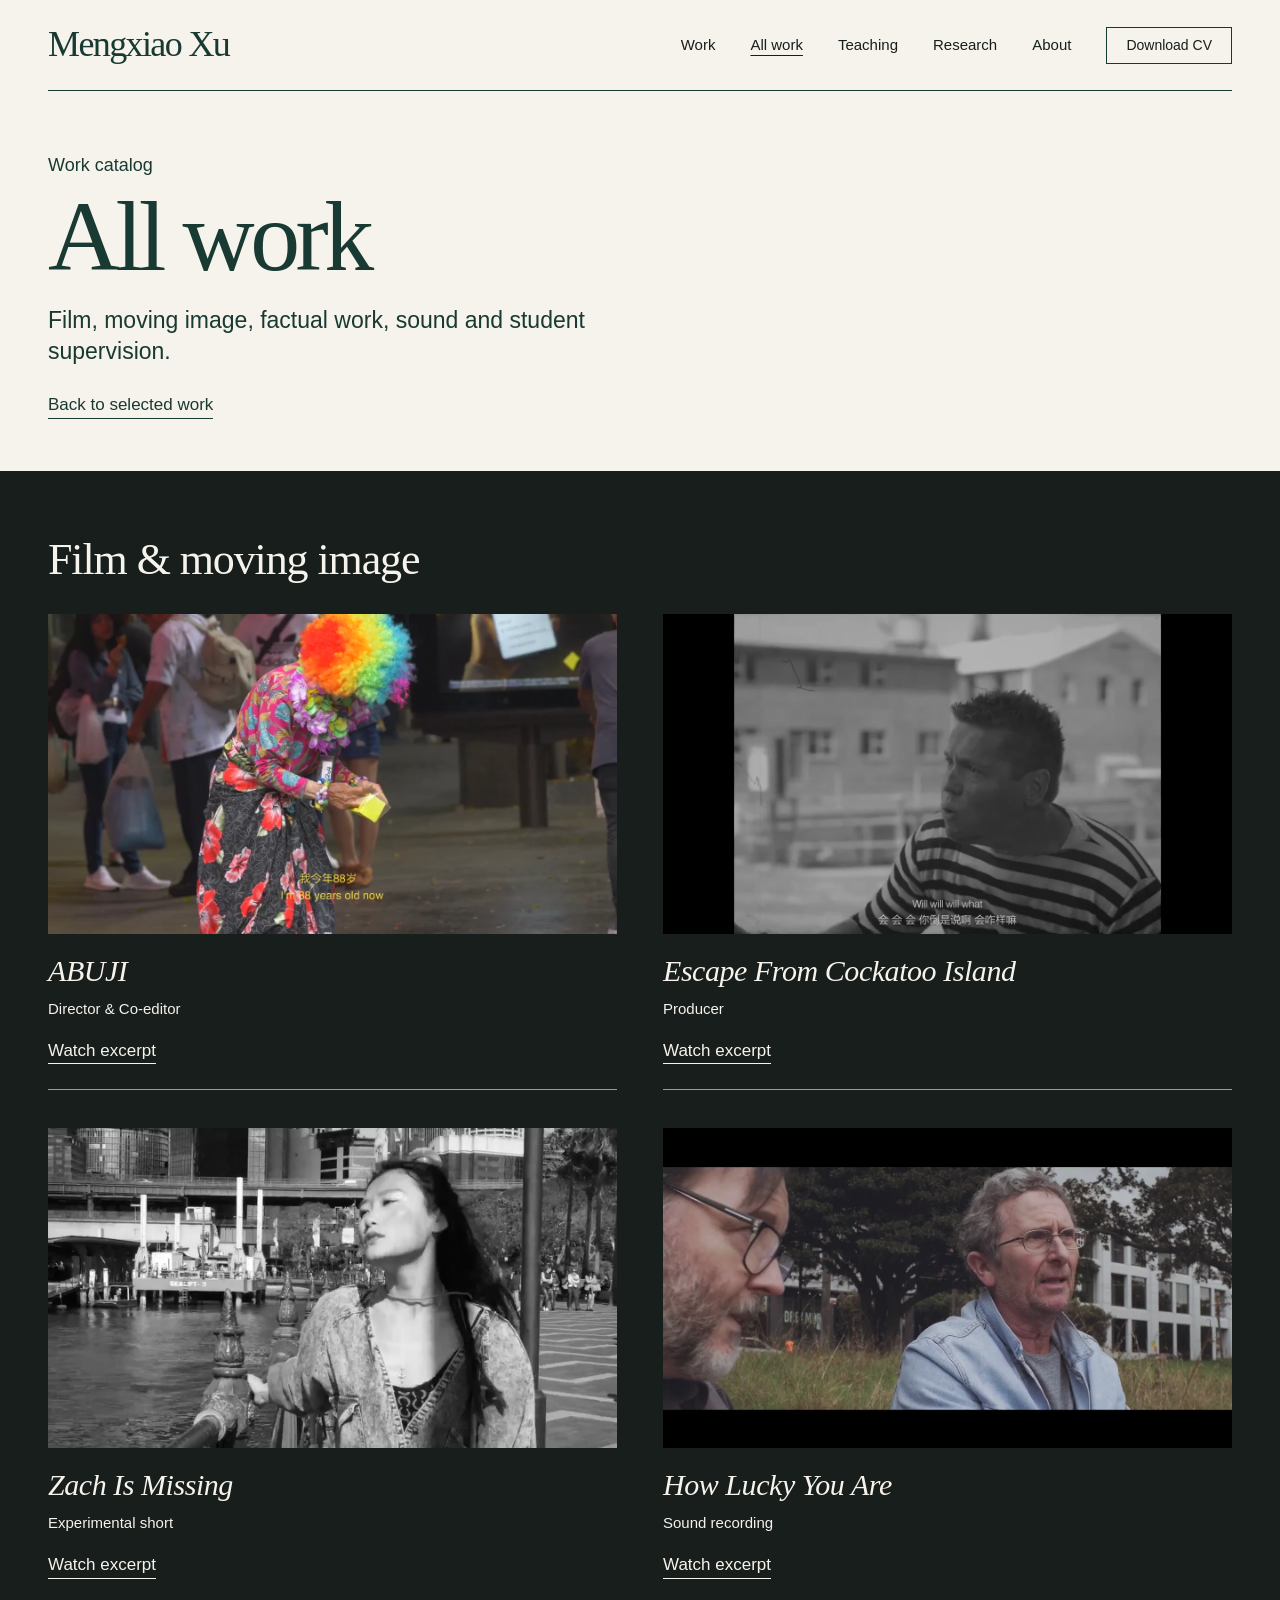
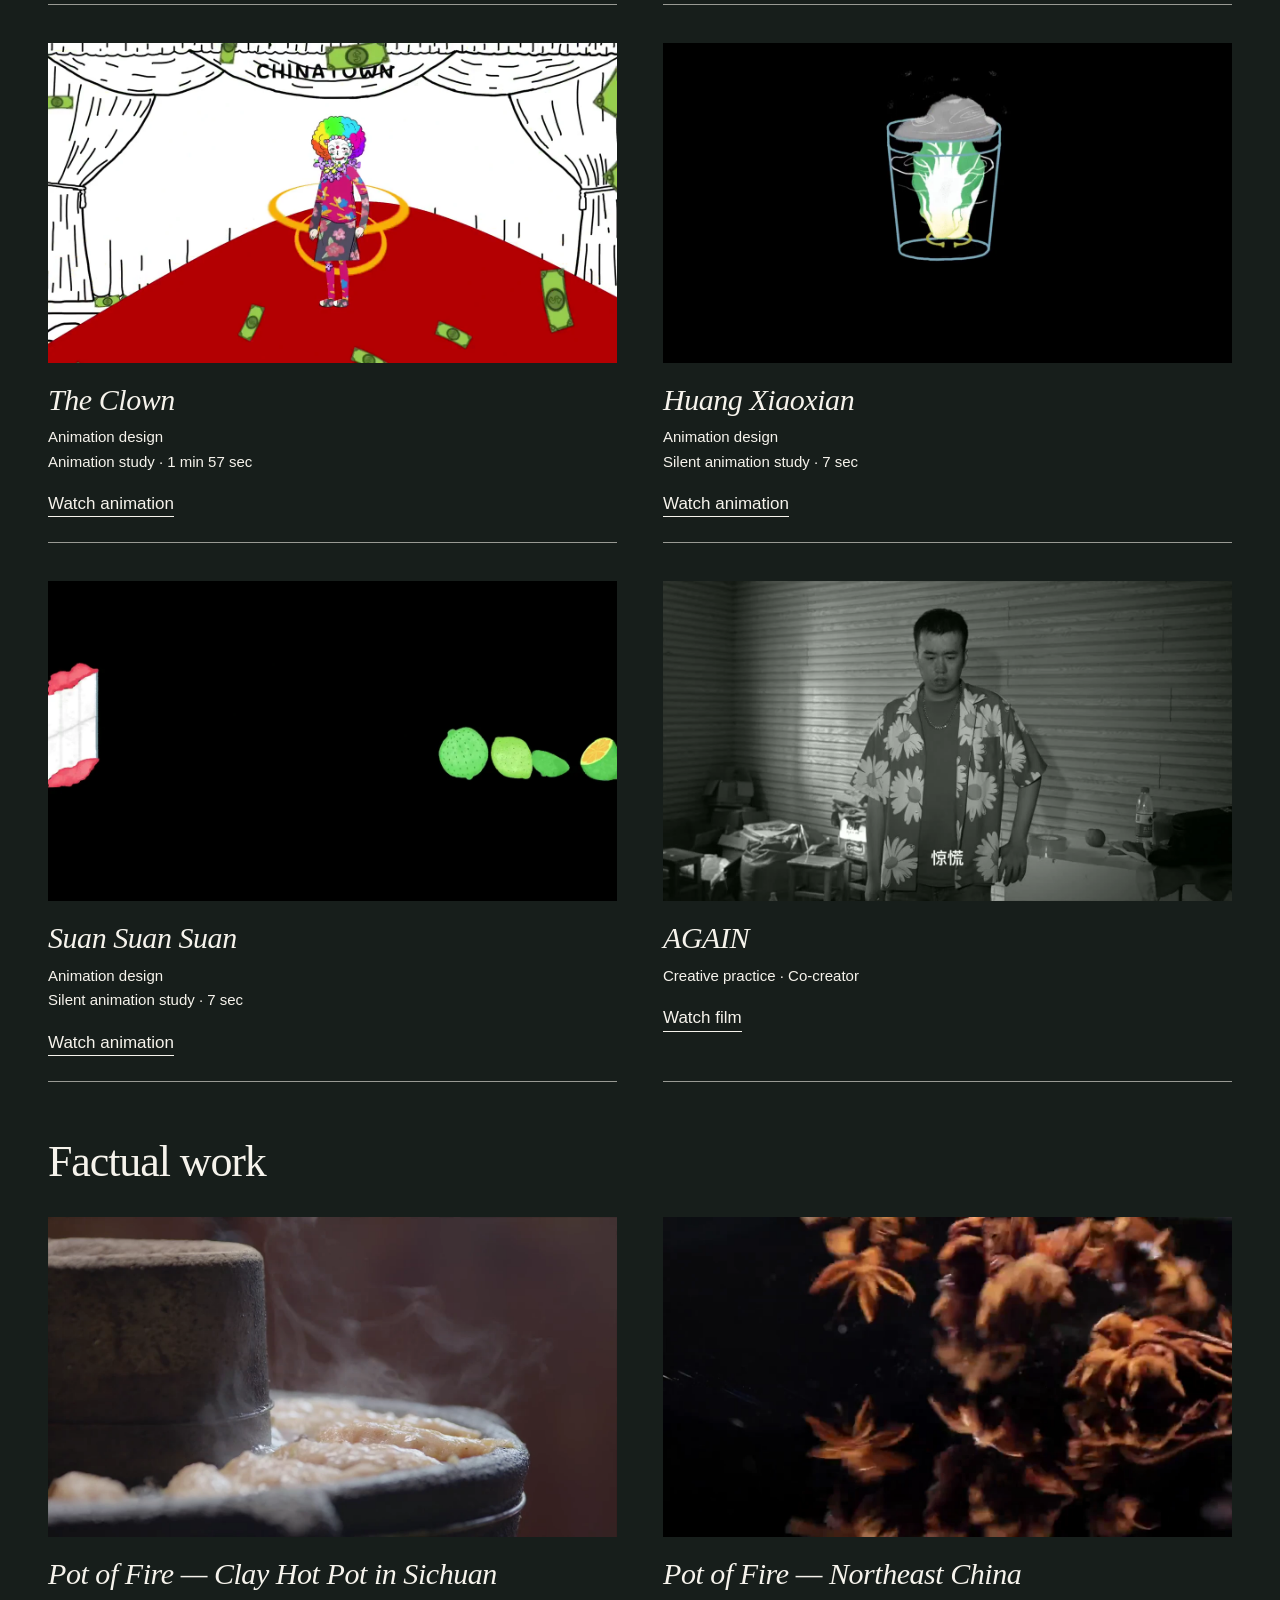
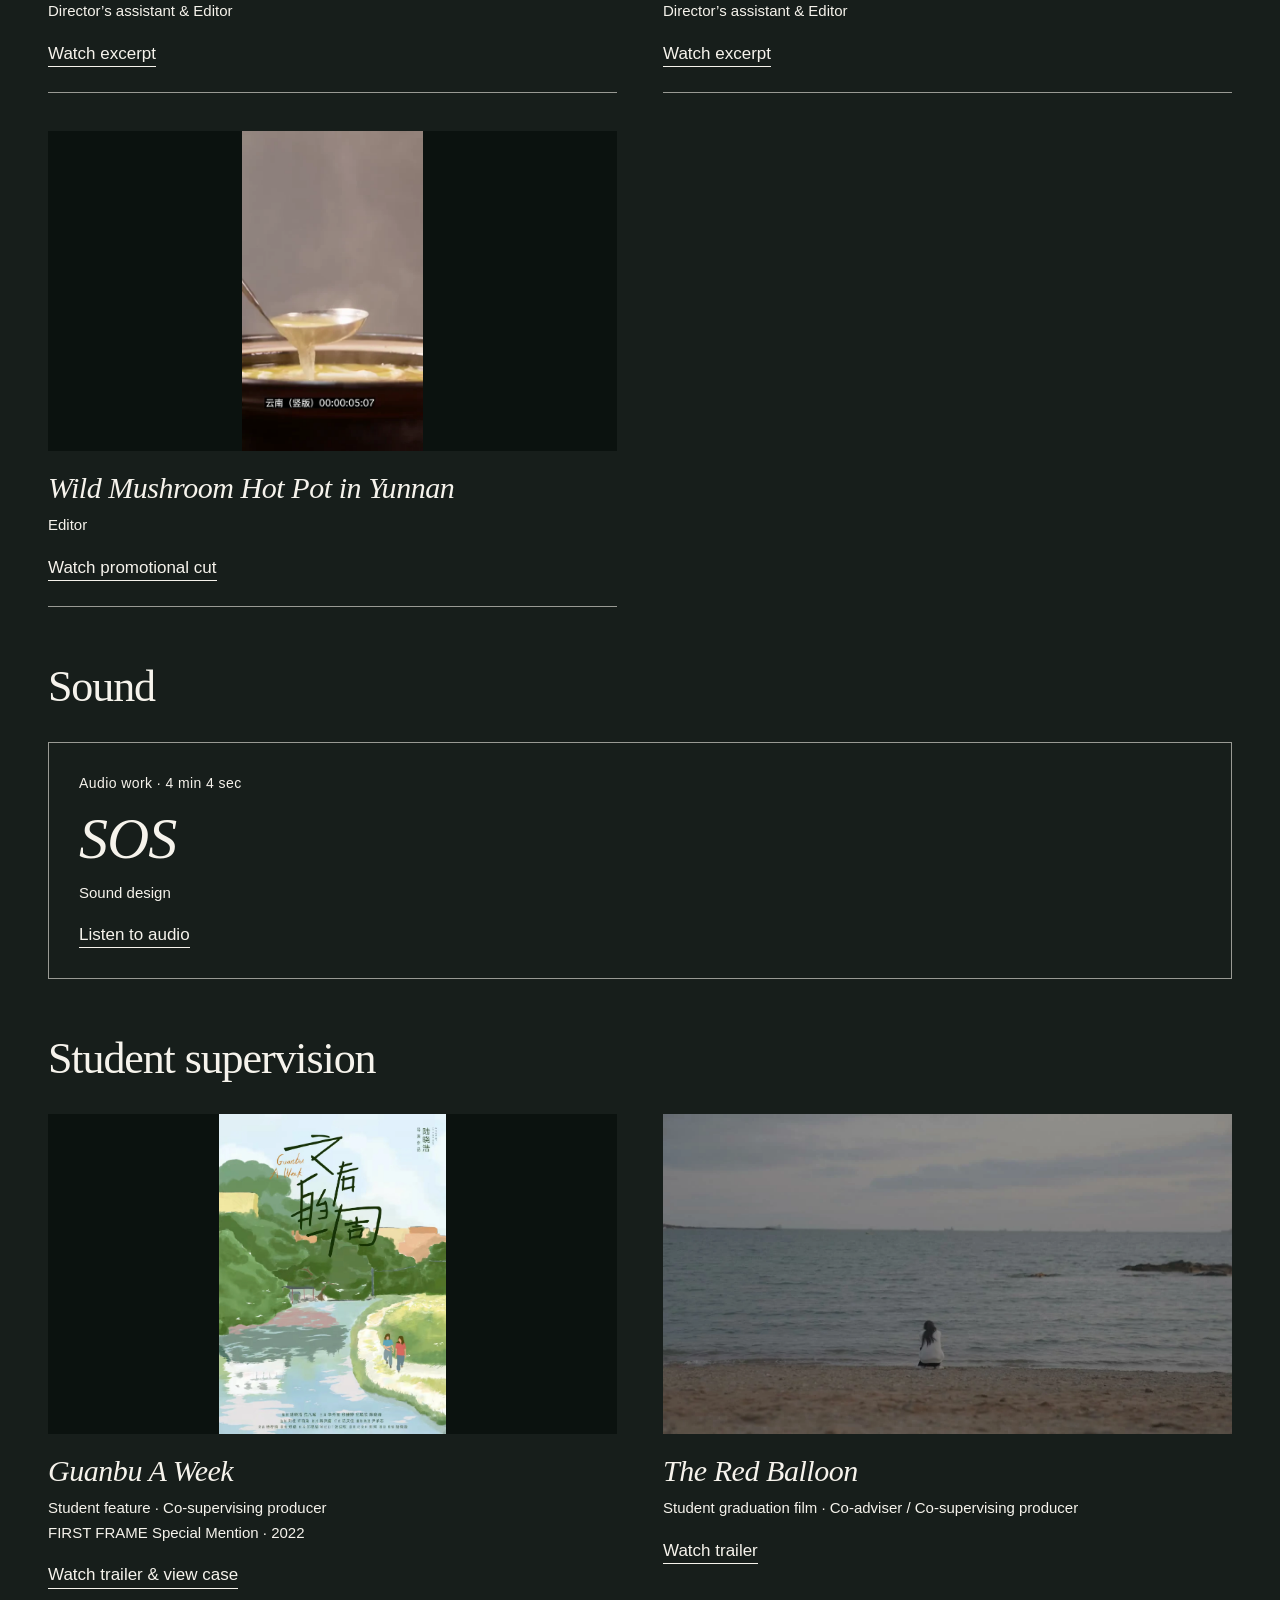
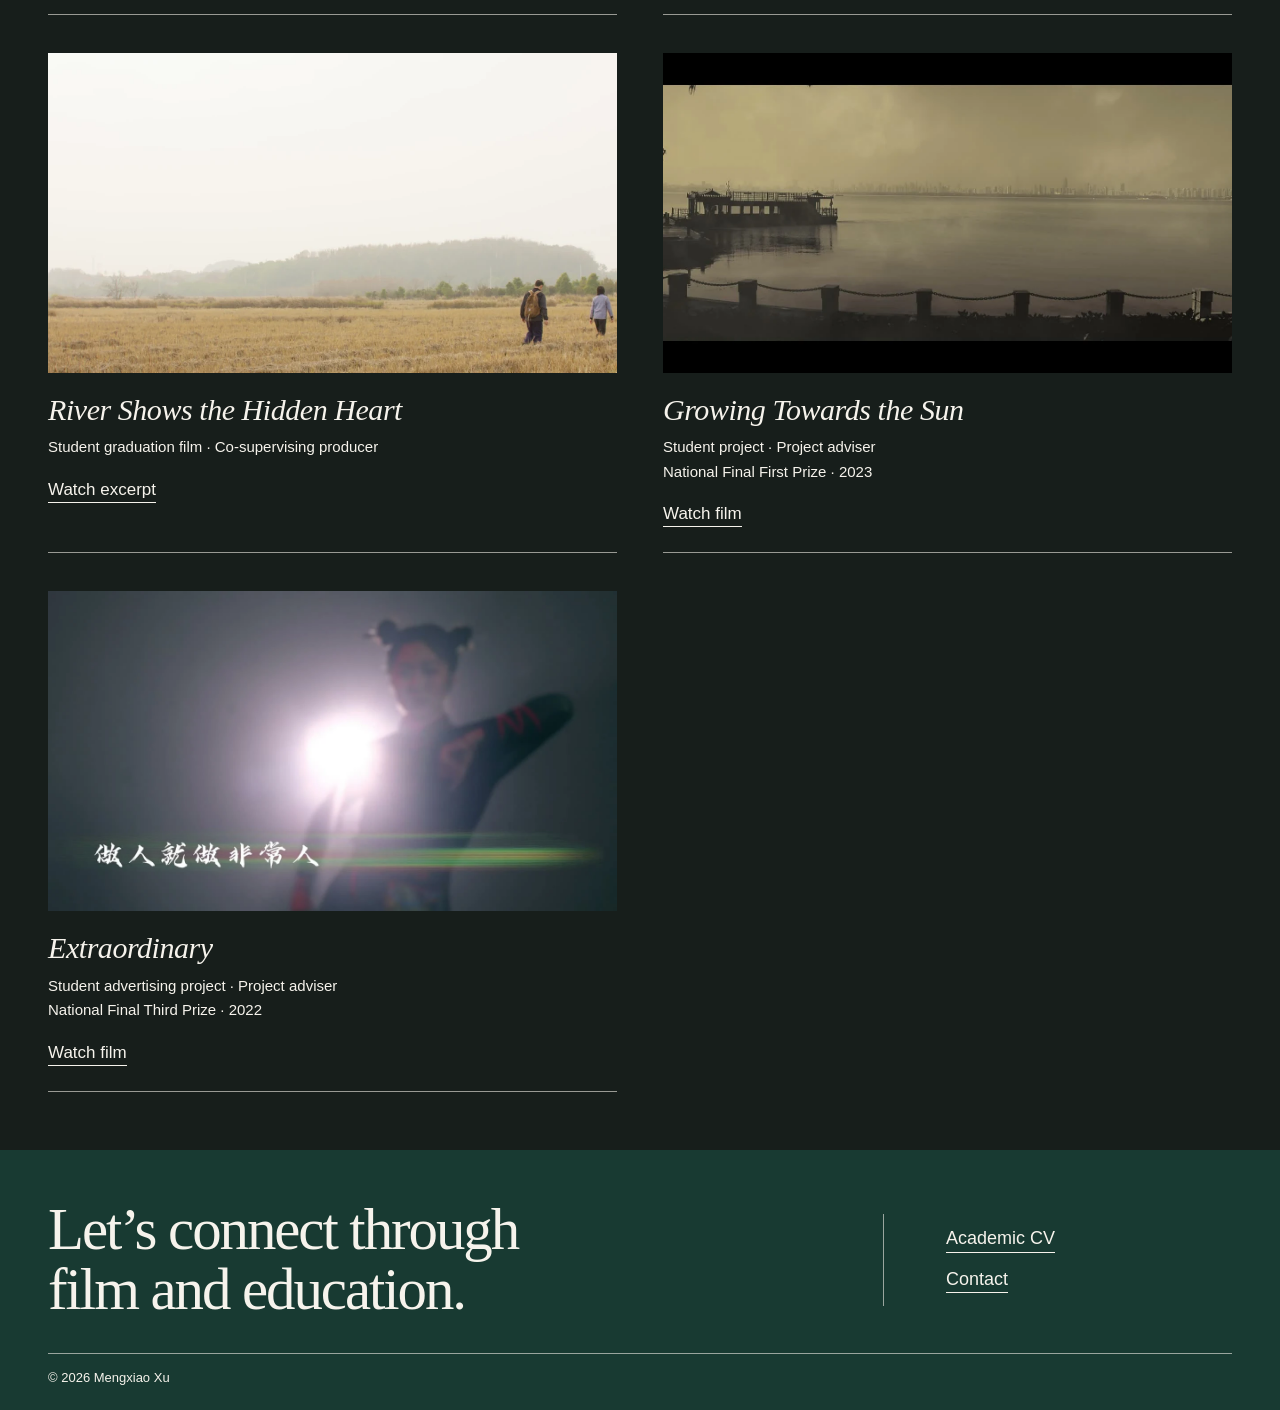
==== commit 2f6037b5: "Replace hotpot cover with a steaming clay pot" ====
--- a/works.html
+++ b/works.html
@@ -111,7 +111,7 @@
           <div class="more-work-grid catalog-grid">
             <article class="work-card catalog-card">
               <button class="image-button film-still" type="button" data-dialog="hotpot-sichuan-dialog" aria-label="Watch excerpt: Pot of Fire — Clay Hot Pot in Sichuan">
-                <img src="hotpot-sichuan-still.webp" alt="Still from Pot of Fire — Clay Hot Pot in Sichuan" loading="lazy" width="1280" height="720">
+                <img src="hotpot-sichuan-boiling-still.webp" alt="Boiling clay hot pot with rising steam — still from Pot of Fire" loading="lazy" width="1280" height="720">
               </button>
               <h3>Pot of Fire — Clay Hot Pot in Sichuan</h3>
               <p class="project-role">Director’s assistant &amp; Editor</p>
@@ -378,7 +378,7 @@
       <div class="modal-content">
         <h2 class="film-title" id="hotpot-sichuan-title">Pot of Fire — Clay Hot Pot in Sichuan</h2>
         <p class="modal-lead">Director’s assistant &amp; Editor</p>
-        <video class="project-video" controls playsinline preload="none" poster="hotpot-sichuan-still.webp" aria-label="Pot of Fire — Clay Hot Pot in Sichuan selected excerpt">
+        <video class="project-video" controls playsinline preload="none" poster="hotpot-sichuan-boiling-still.webp" aria-label="Pot of Fire — Clay Hot Pot in Sichuan selected excerpt">
           <source src="hotpot-sichuan-excerpt.mp4" type="video/mp4">
           Your browser does not support embedded video. <a href="hotpot-sichuan-excerpt.mp4">Open Pot of Fire — Clay Hot Pot in Sichuan selected excerpt</a>.
         </video>
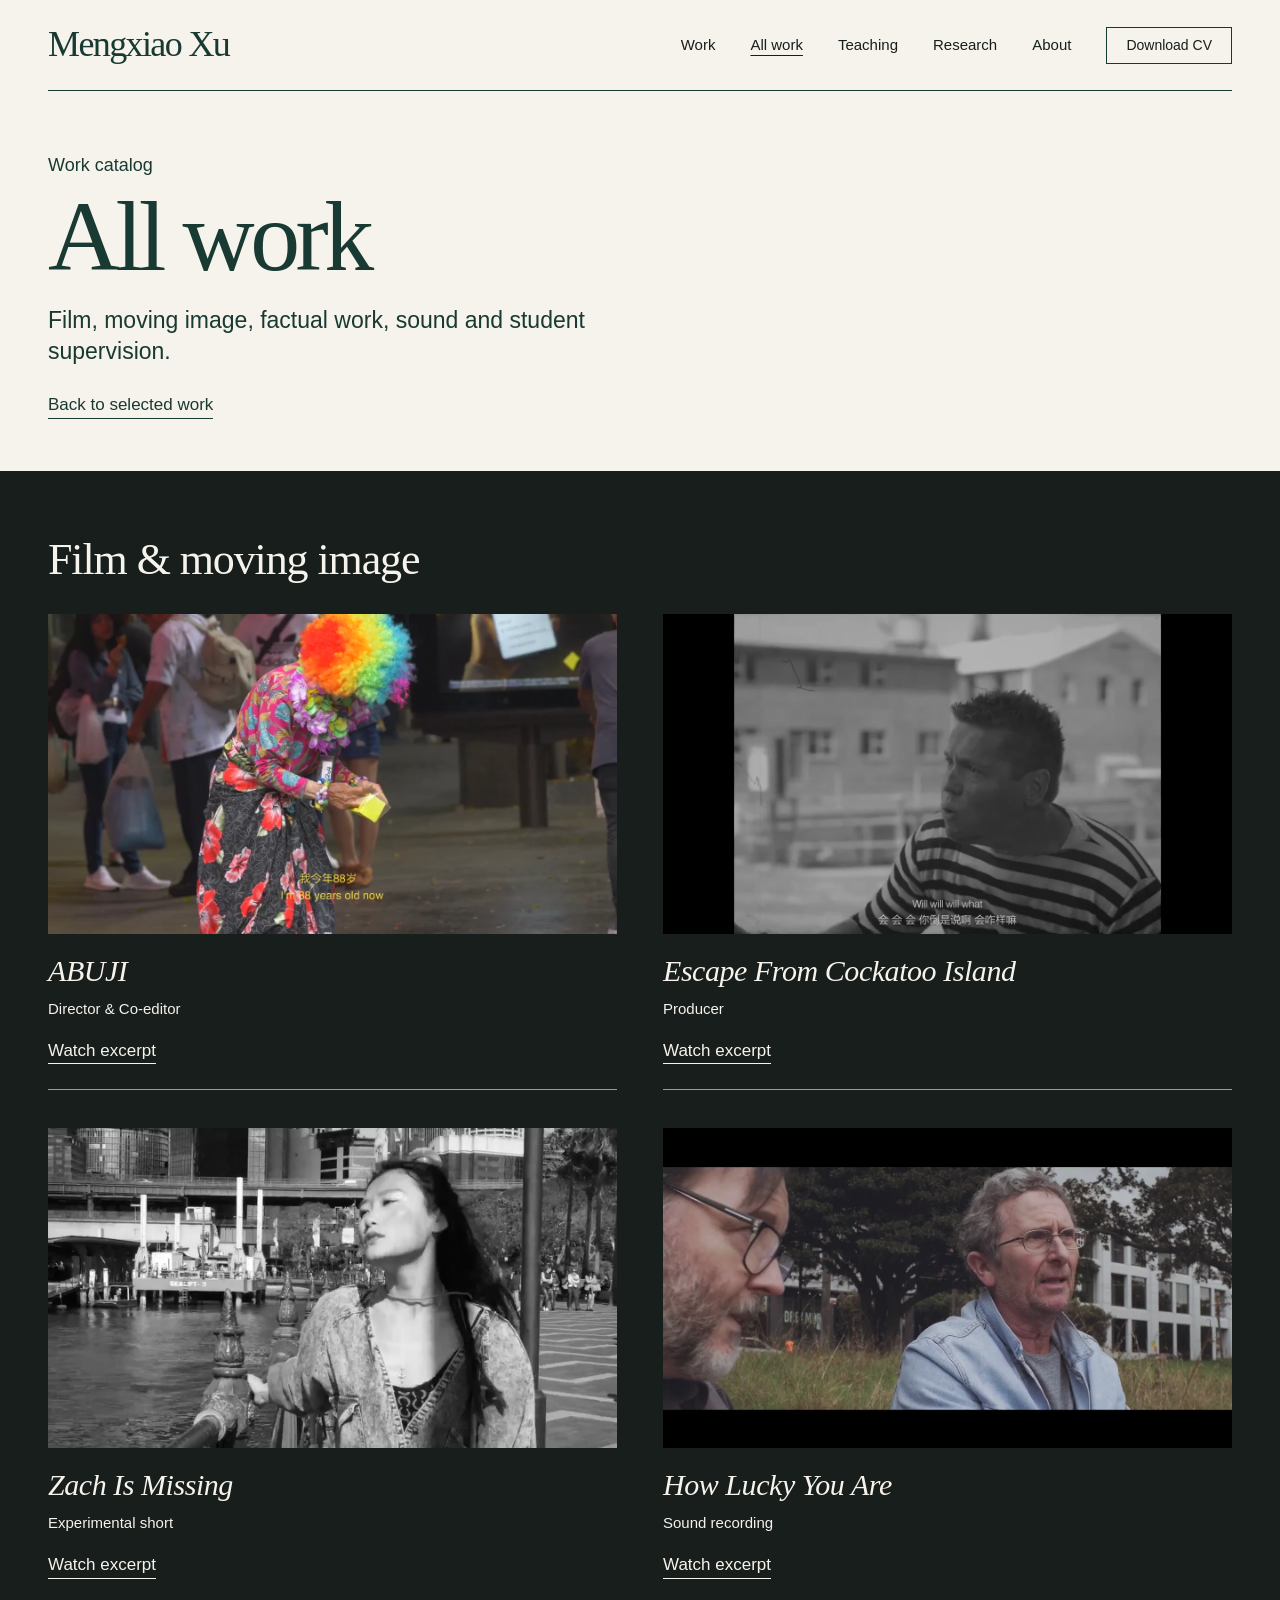
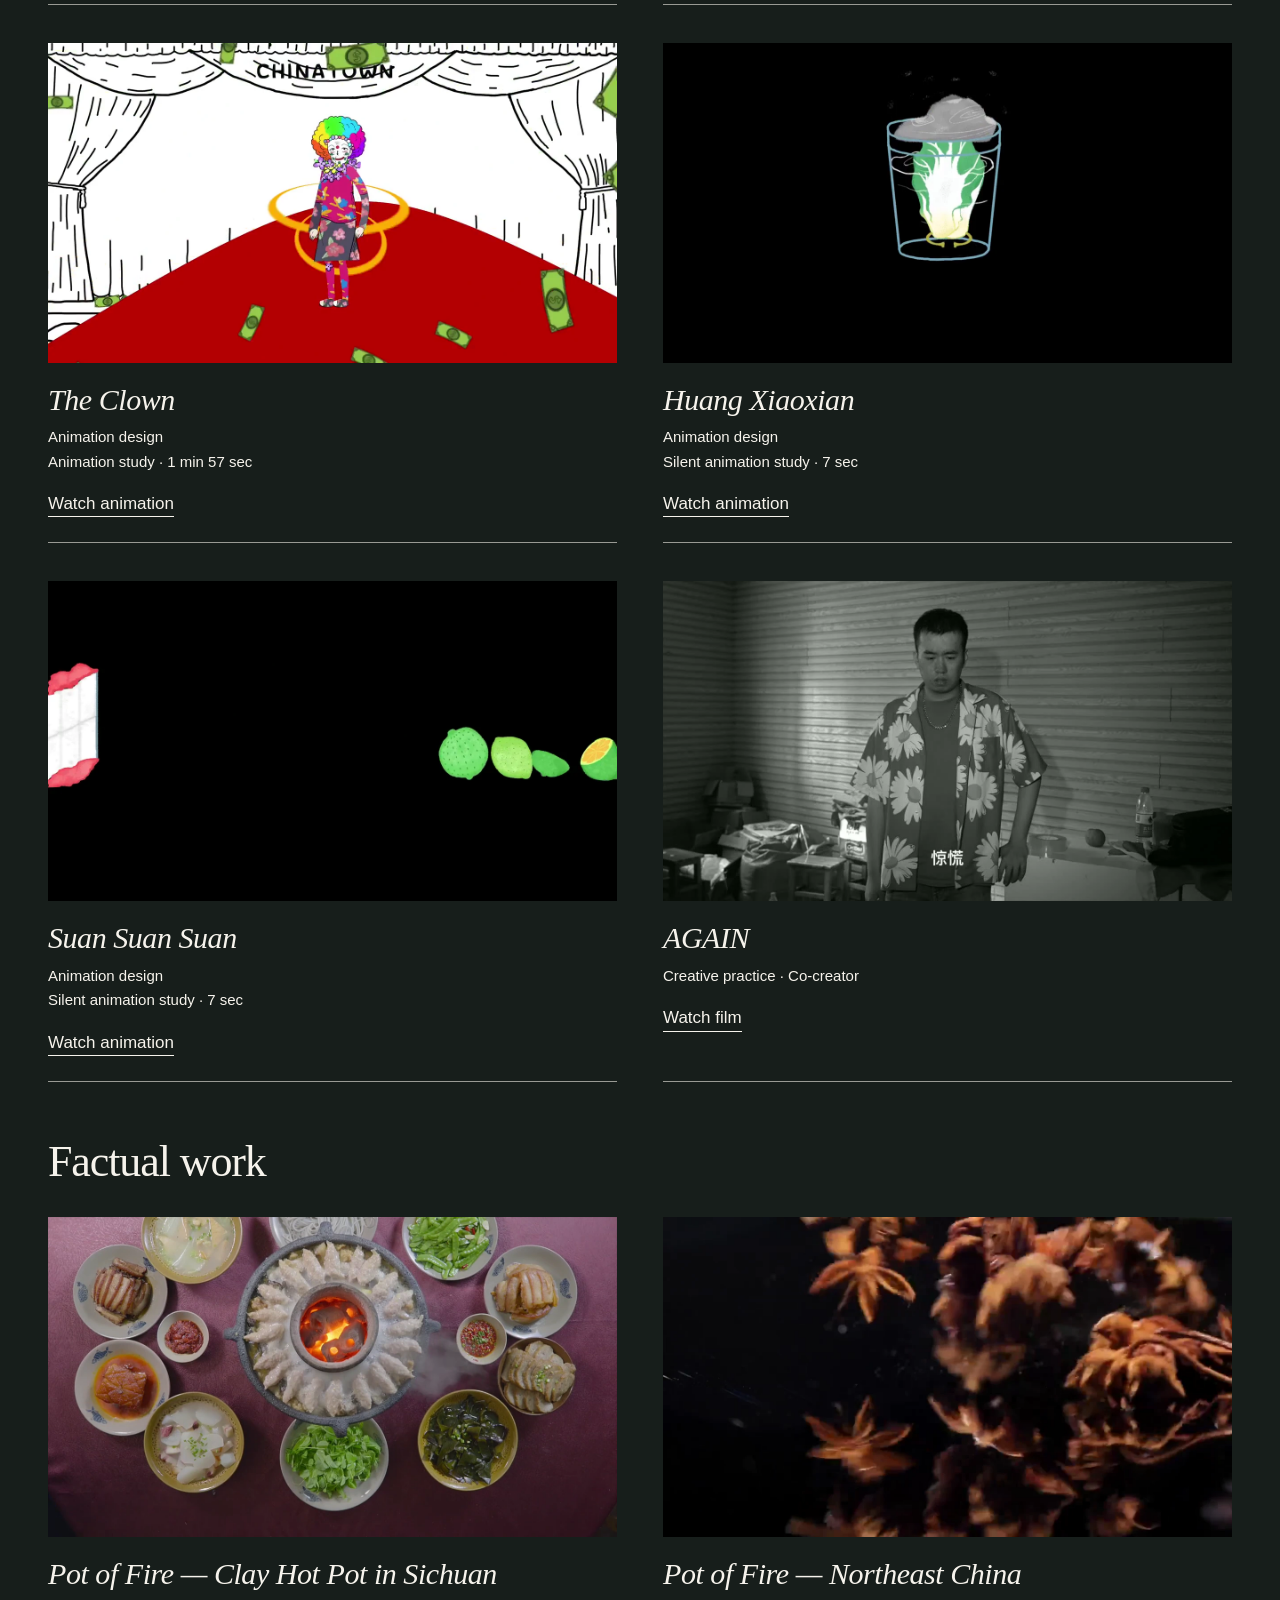
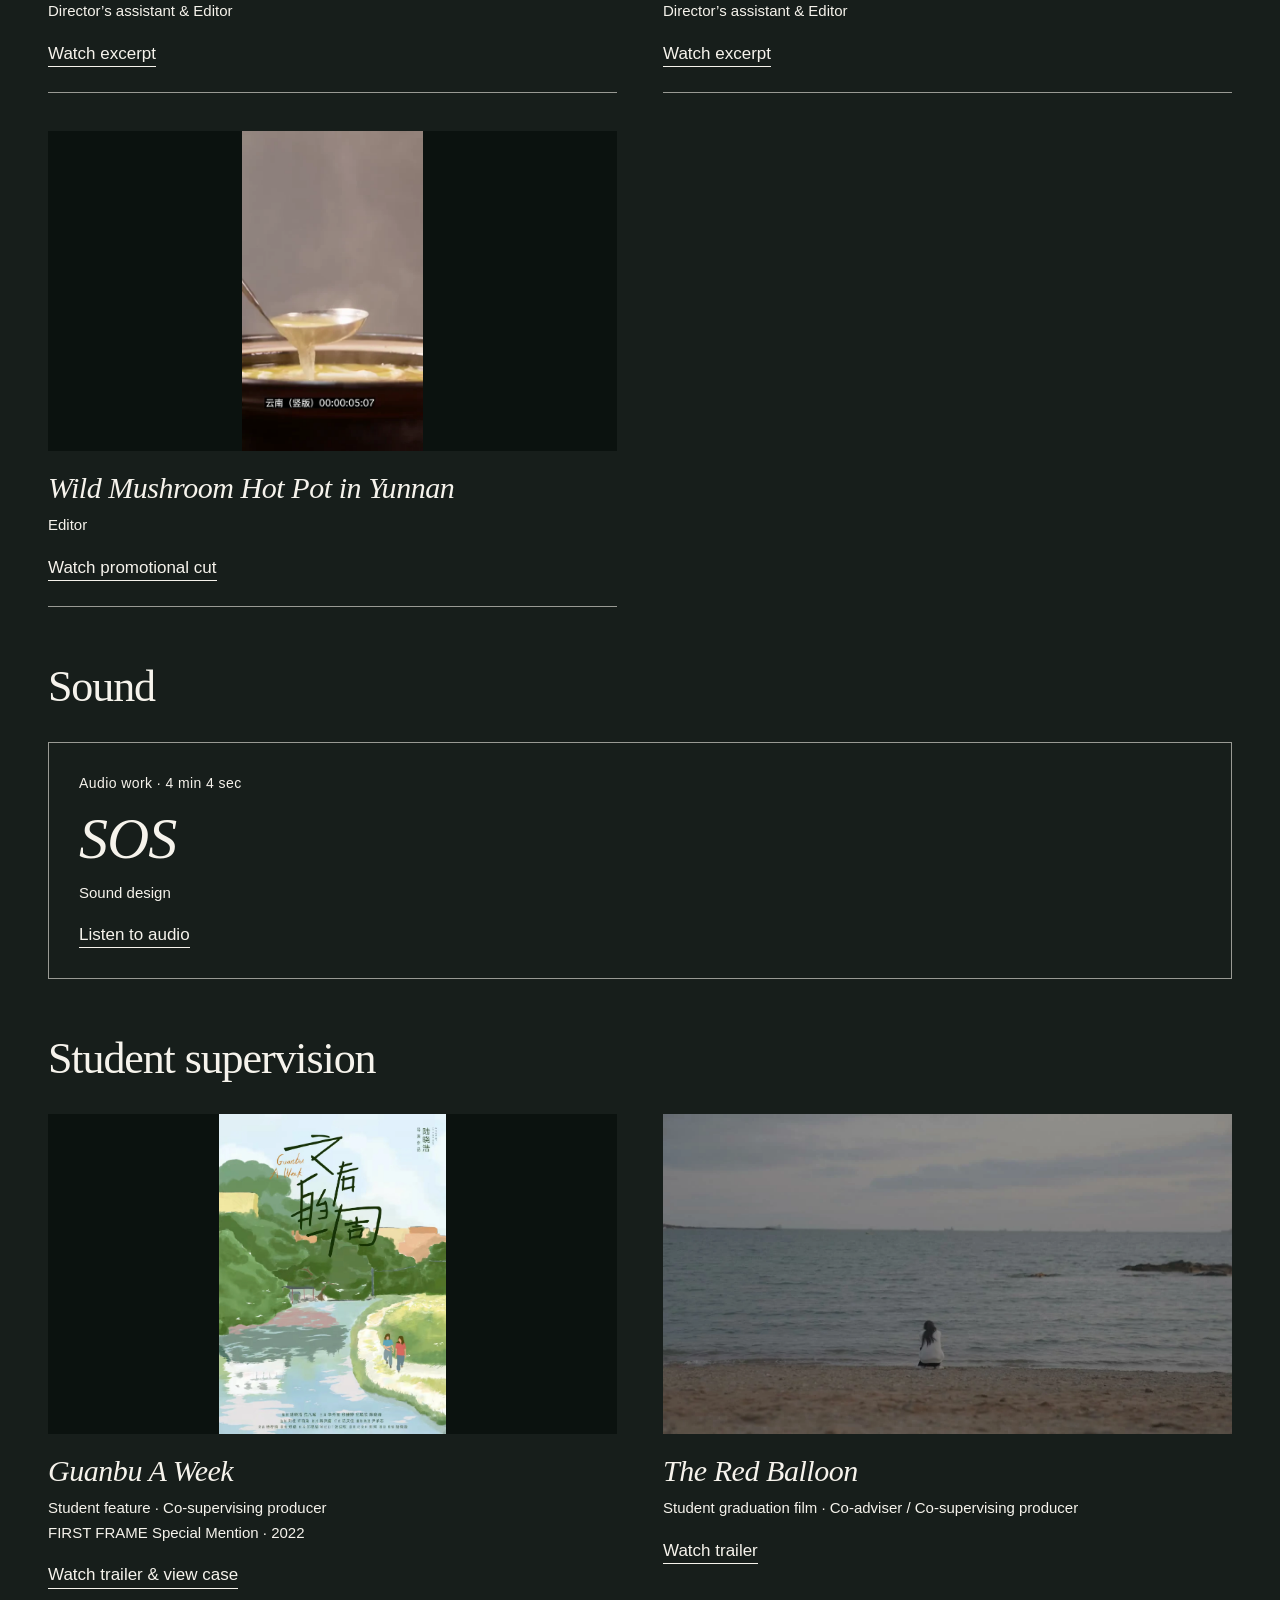
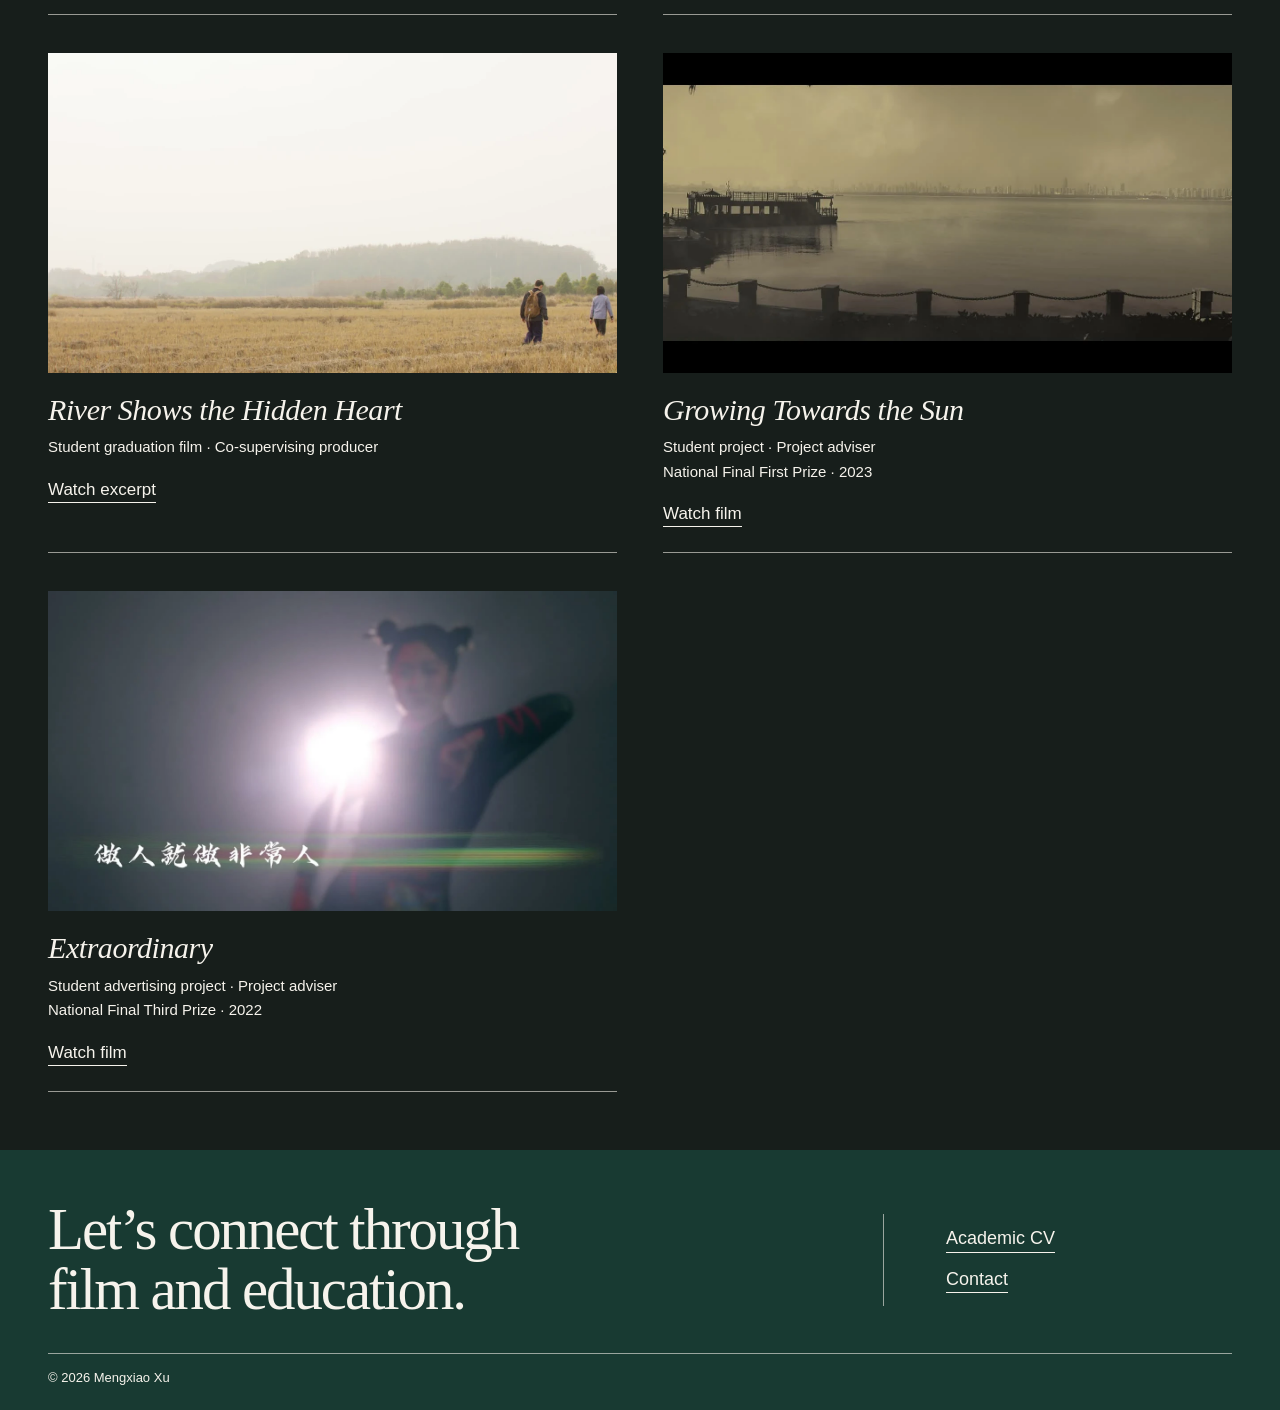
==== commit 6fc9a732: "Use approved overhead hotpot cover" ====
--- a/works.html
+++ b/works.html
@@ -111,7 +111,7 @@
           <div class="more-work-grid catalog-grid">
             <article class="work-card catalog-card">
               <button class="image-button film-still" type="button" data-dialog="hotpot-sichuan-dialog" aria-label="Watch excerpt: Pot of Fire — Clay Hot Pot in Sichuan">
-                <img src="hotpot-sichuan-boiling-still.webp" alt="Boiling clay hot pot with rising steam — still from Pot of Fire" loading="lazy" width="1280" height="720">
+                <img src="hotpot-sichuan-overhead-still.webp" alt="Overhead view of a simmering clay hot pot, glowing coals and surrounding dishes — still from Pot of Fire" loading="lazy" width="1280" height="720">
               </button>
               <h3>Pot of Fire — Clay Hot Pot in Sichuan</h3>
               <p class="project-role">Director’s assistant &amp; Editor</p>
@@ -378,7 +378,7 @@
       <div class="modal-content">
         <h2 class="film-title" id="hotpot-sichuan-title">Pot of Fire — Clay Hot Pot in Sichuan</h2>
         <p class="modal-lead">Director’s assistant &amp; Editor</p>
-        <video class="project-video" controls playsinline preload="none" poster="hotpot-sichuan-boiling-still.webp" aria-label="Pot of Fire — Clay Hot Pot in Sichuan selected excerpt">
+        <video class="project-video" controls playsinline preload="none" poster="hotpot-sichuan-overhead-still.webp" aria-label="Pot of Fire — Clay Hot Pot in Sichuan selected excerpt">
           <source src="hotpot-sichuan-excerpt.mp4" type="video/mp4">
           Your browser does not support embedded video. <a href="hotpot-sichuan-excerpt.mp4">Open Pot of Fire — Clay Hot Pot in Sichuan selected excerpt</a>.
         </video>
